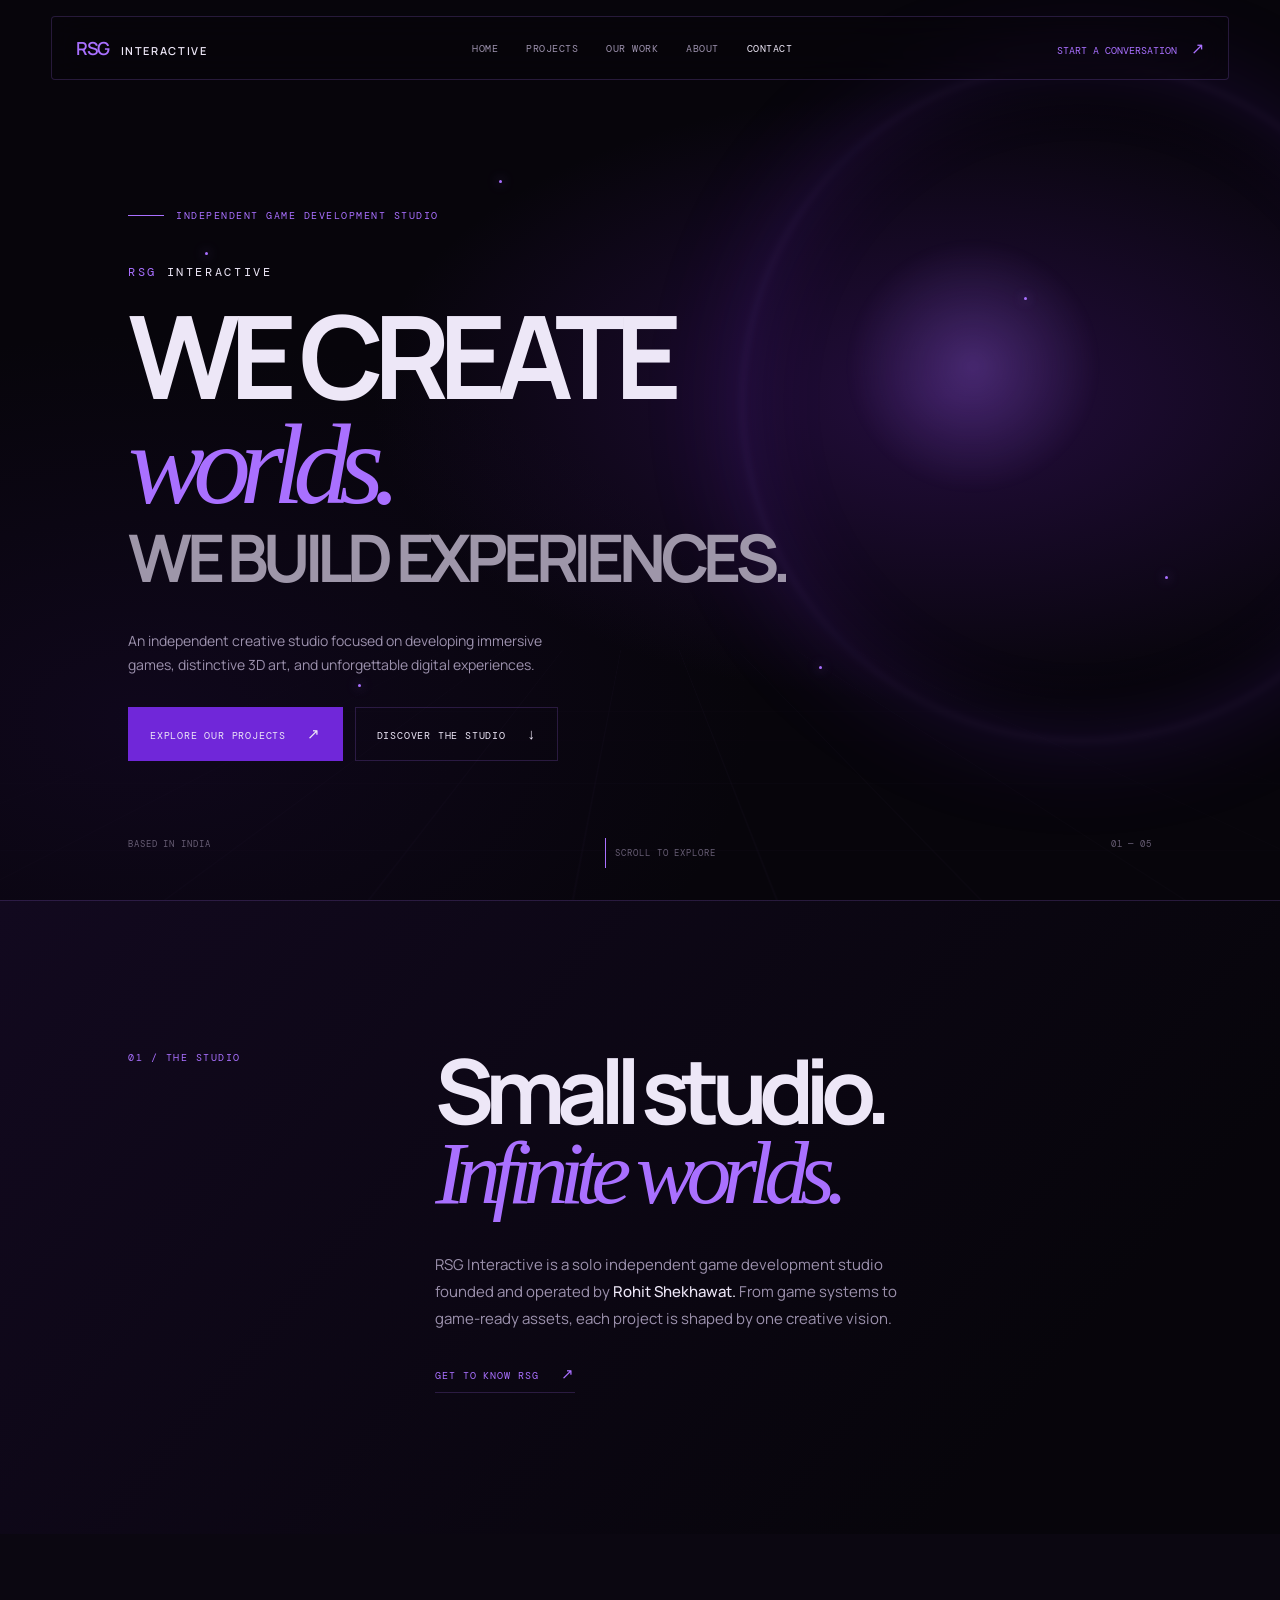
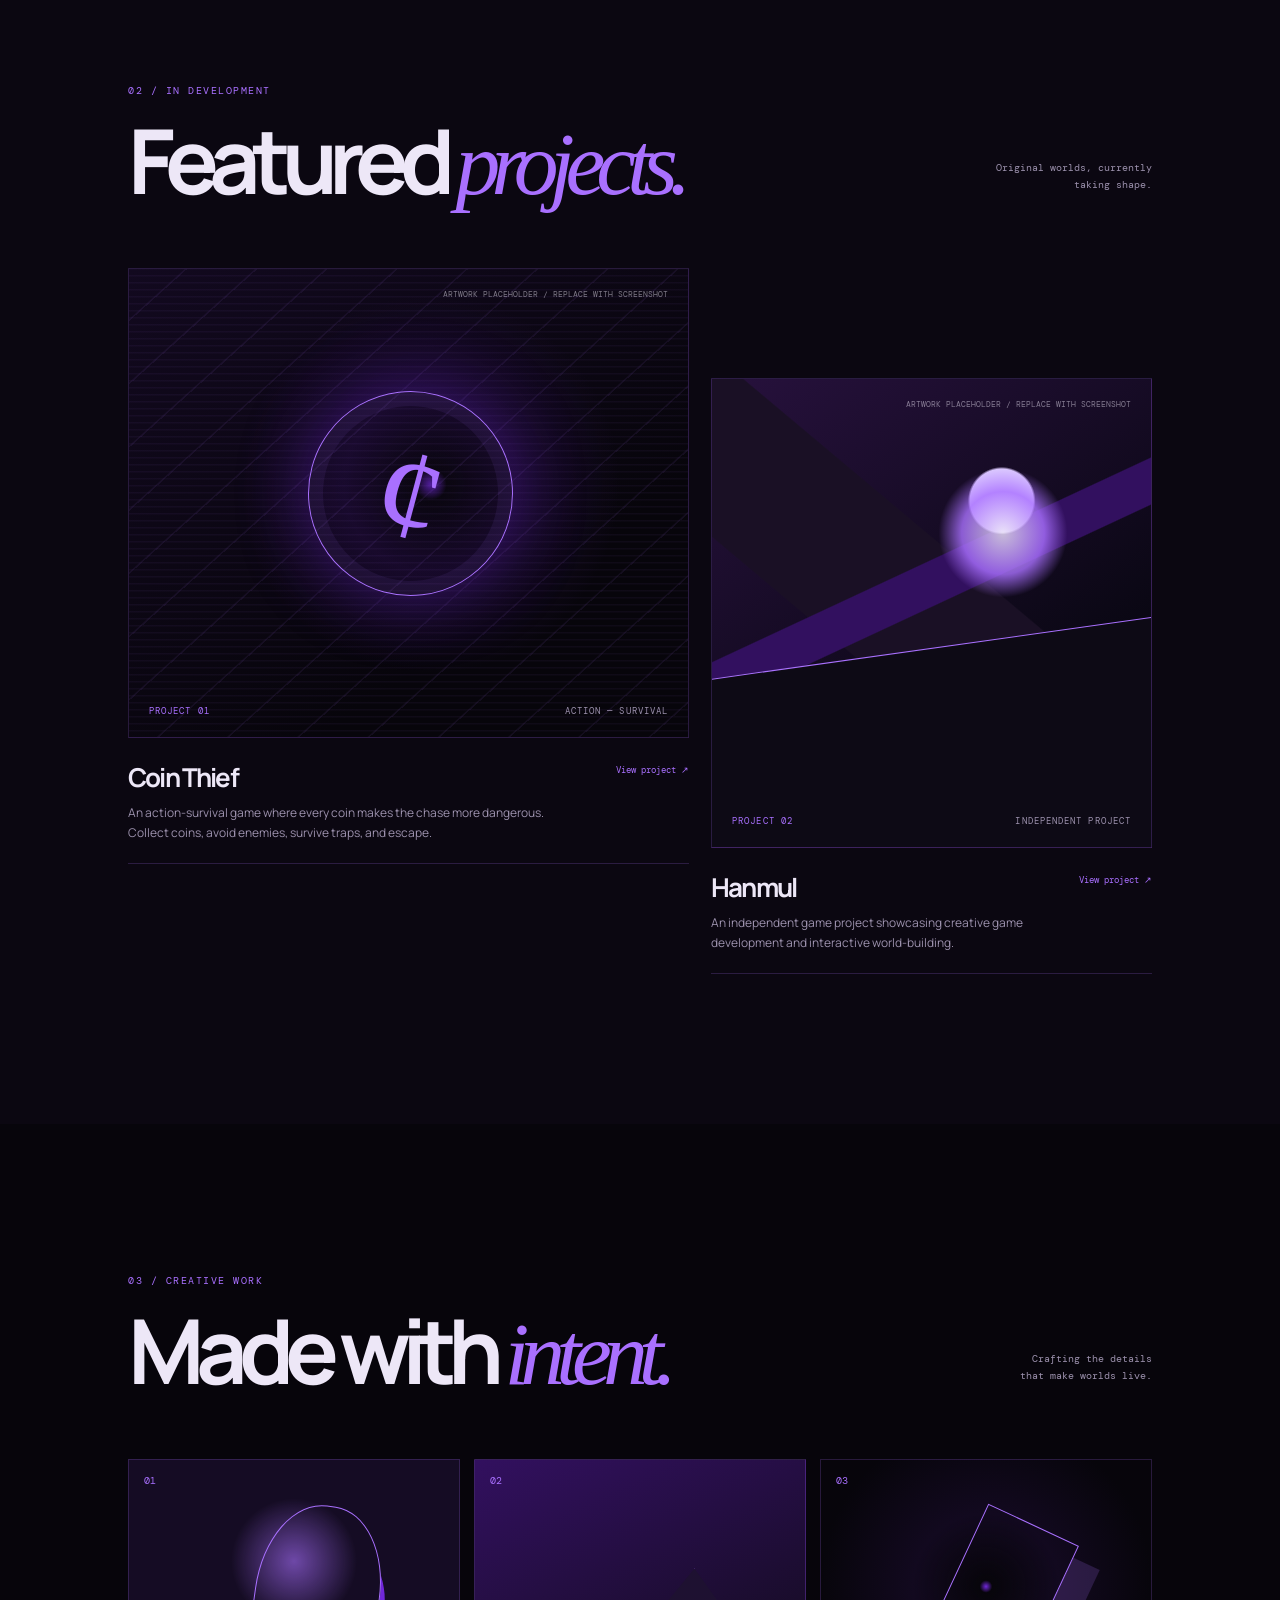
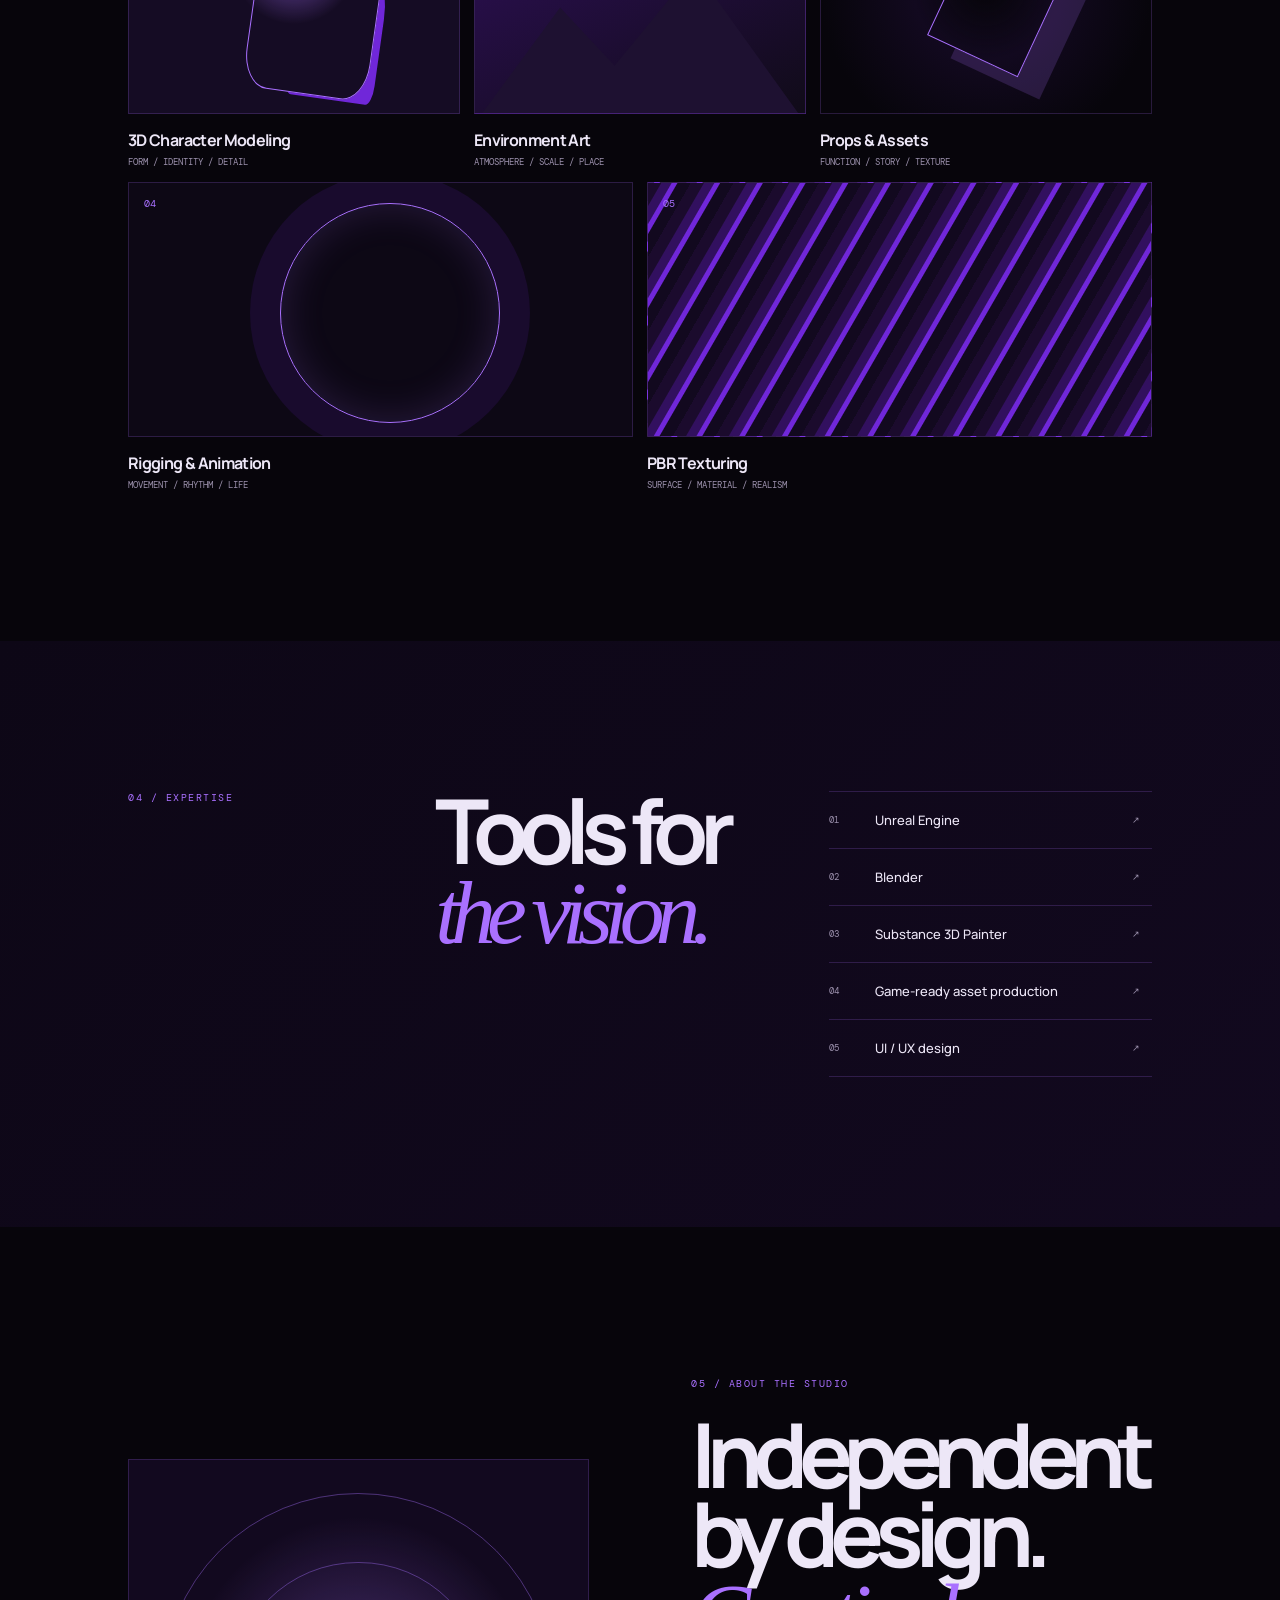
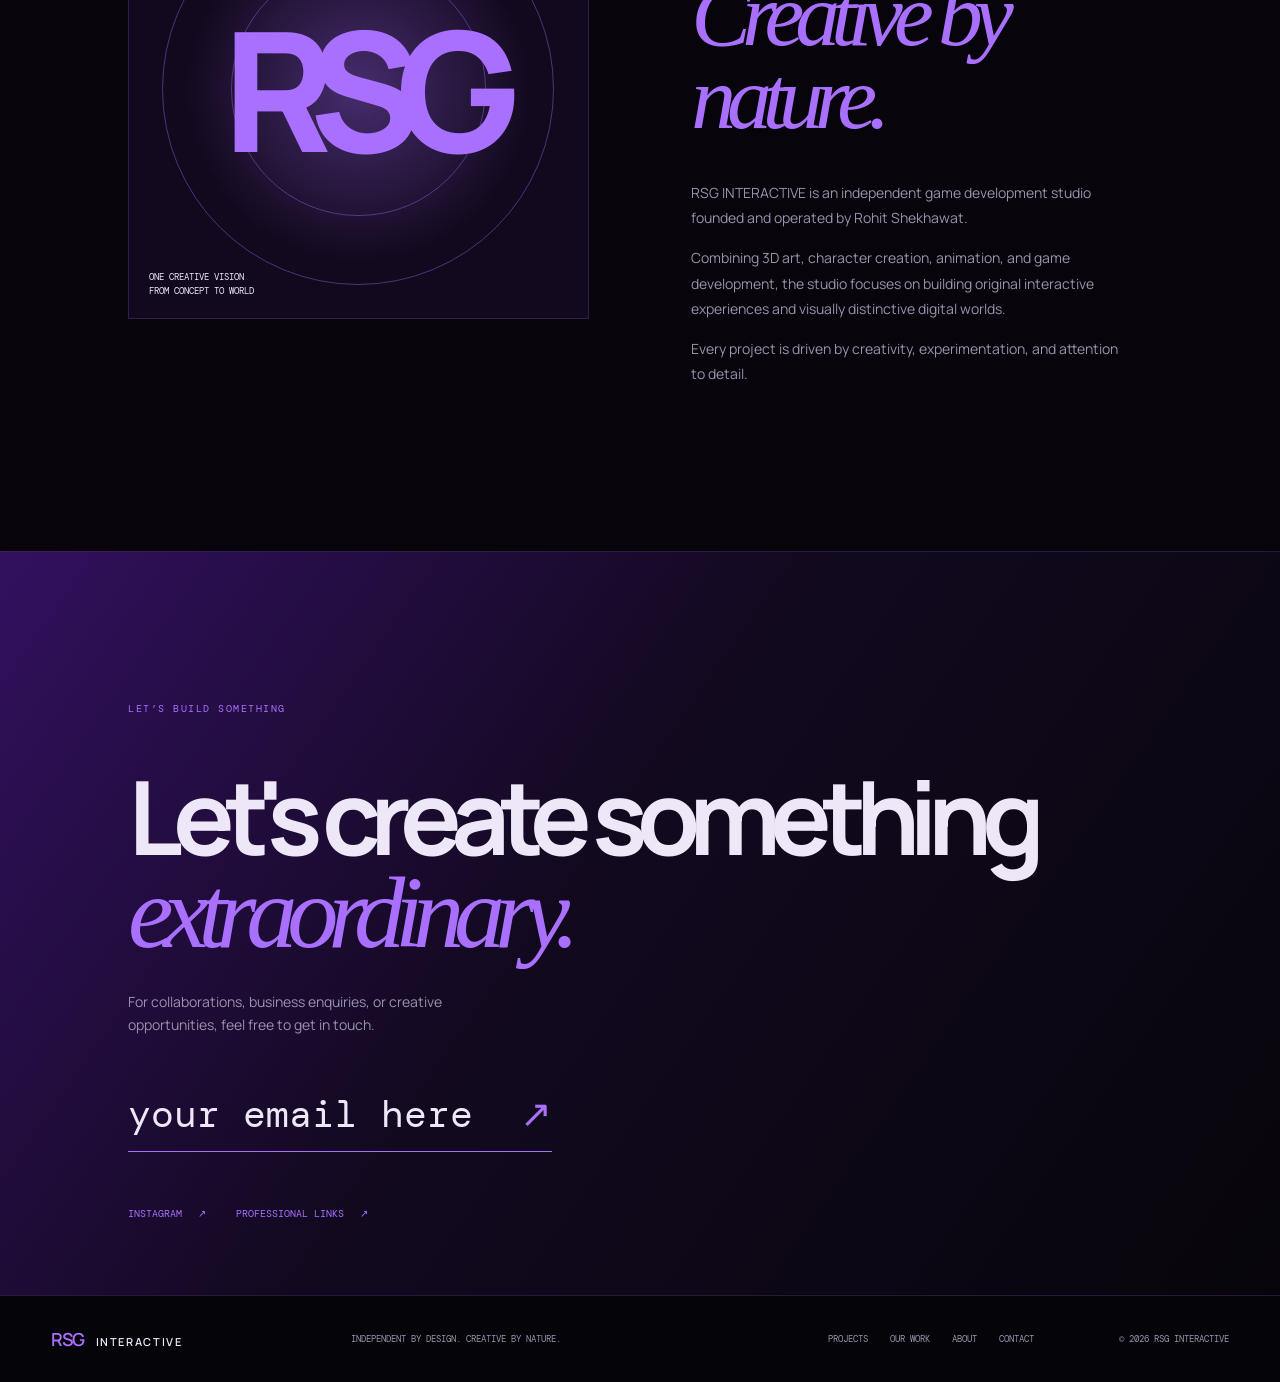
==== index.html @ 285f8c59 "MAKING_FIRST_DRAFT_OF_THE_WEBSITE" ====
<!doctype html>
<html lang="en">
<head>
  <meta charset="utf-8">
  <meta name="viewport" content="width=device-width, initial-scale=1">
  <meta name="description" content="RSG Interactive is Rohit Shekhawat's independent game development studio creating immersive games, distinctive 3D art, and unforgettable digital experiences.">
  <meta name="theme-color" content="#07050b">
  <title>RSG Interactive — We Create Worlds</title>
  <link rel="preconnect" href="https://fonts.googleapis.com">
  <link rel="preconnect" href="https://fonts.gstatic.com" crossorigin>
  <link href="https://fonts.googleapis.com/css2?family=DM+Mono:wght@400;500&family=Manrope:wght@400;500;600;700;800&display=swap" rel="stylesheet">
  <link rel="stylesheet" href="style.css">
</head>
<body>
  <div class="cursor-glow" aria-hidden="true"></div>
  <header class="site-header" id="home">
    <a class="brand" href="#home" aria-label="RSG Interactive home"><span>RSG</span> INTERACTIVE</a>
    <nav class="site-nav" aria-label="Primary navigation">
      <a class="active" href="#home">Home</a><a href="#projects">Projects</a><a href="#work">Our Work</a><a href="#about">About</a><a href="#contact">Contact</a>
    </nav>
    <a class="nav-contact" href="#contact">Start a conversation <span>↗</span></a>
    <button class="menu-toggle" type="button" aria-label="Open navigation" aria-expanded="false"><i></i><i></i></button>
  </header>

  <main>
    <section class="hero">
      <div class="orb orb-one"></div><div class="orb orb-two"></div><div class="hero-grid"></div>
      <div class="particles" aria-hidden="true"><i></i><i></i><i></i><i></i><i></i><i></i></div>
      <div class="hero-copy reveal">
        <p class="kicker"><span></span> Independent game development studio</p>
        <p class="hero-brand">RSG <b>INTERACTIVE</b></p>
        <h1>We create<br><em>worlds.</em><br><span>We build experiences.</span></h1>
        <p class="hero-lede">An independent creative studio focused on developing immersive games, distinctive 3D art, and unforgettable digital experiences.</p>
        <div class="hero-actions"><a class="button button-primary" href="#projects">Explore our projects <span>↗</span></a><a class="button button-ghost" href="#about">Discover the studio <span>↓</span></a></div>
      </div>
      <div class="hero-meta"><span>Based in India</span><span class="scroll-note"><i></i> Scroll to explore</span><span>01 — 05</span></div>
    </section>

    <section class="intro section-wrap">
      <div class="section-tag">01 / The studio</div>
      <div class="intro-content"><h2>Small studio.<br><em>Infinite worlds.</em></h2><p>RSG Interactive is a solo independent game development studio founded and operated by <strong>Rohit Shekhawat.</strong> From game systems to game-ready assets, each project is shaped by one creative vision.</p><a class="arrow-link" href="#about">Get to know RSG <span>↗</span></a></div>
    </section>

    <section class="projects section-wrap" id="projects">
      <div class="section-head"><div><div class="section-tag">02 / In development</div><h2>Featured <em>projects.</em></h2></div><p>Original worlds, currently<br>taking shape.</p></div>
      <div class="project-grid">
        <article class="project-card project-coin reveal">
          <div class="project-image placeholder-coin"><span class="placeholder-label">Artwork placeholder / replace with screenshot</span><div class="coin-symbol">¢</div><div class="scan-lines"></div><span class="project-index">PROJECT 01</span><span class="project-type">ACTION — SURVIVAL</span></div>
          <div class="project-caption"><div><h3>Coin Thief</h3><p>An action-survival game where every coin makes the chase more dangerous. Collect coins, avoid enemies, survive traps, and escape.</p></div><span class="project-link">View project ↗</span></div>
        </article>
        <article class="project-card project-hanmul reveal">
          <div class="project-image placeholder-hanmul"><span class="placeholder-label">Artwork placeholder / replace with screenshot</span><div class="hanmul-sun"></div><div class="hanmul-land"></div><span class="project-index">PROJECT 02</span><span class="project-type">INDEPENDENT PROJECT</span></div>
          <div class="project-caption"><div><h3>Hanmul</h3><p>An independent game project showcasing creative game development and interactive world-building.</p></div><span class="project-link">View project ↗</span></div>
        </article>
      </div>
    </section>

    <section class="work section-wrap" id="work">
      <div class="section-head"><div><div class="section-tag">03 / Creative work</div><h2>Made with <em>intent.</em></h2></div><p>Crafting the details<br>that make worlds live.</p></div>
      <div class="work-grid">
        <article class="work-tile tile-character"><div class="tile-art"><span>01</span><div class="wire-figure"></div></div><h3>3D Character Modeling</h3><p>Form / identity / detail</p></article>
        <article class="work-tile tile-environment"><div class="tile-art"><span>02</span><div class="mountain-art"></div></div><h3>Environment Art</h3><p>Atmosphere / scale / place</p></article>
        <article class="work-tile tile-props"><div class="tile-art"><span>03</span><div class="prop-art"></div></div><h3>Props & Assets</h3><p>Function / story / texture</p></article>
        <article class="work-tile tile-animation"><div class="tile-art"><span>04</span><div class="orbit-art"></div></div><h3>Rigging & Animation</h3><p>Movement / rhythm / life</p></article>
        <article class="work-tile tile-texture"><div class="tile-art"><span>05</span><div class="texture-art"></div></div><h3>PBR Texturing</h3><p>Surface / material / realism</p></article>
      </div>
    </section>

    <section class="expertise section-wrap">
      <div class="section-tag">04 / Expertise</div><div class="expertise-content"><h2>Tools for<br><em>the vision.</em></h2><div class="skill-list"><div><span>01</span><b>Unreal Engine</b><i>↗</i></div><div><span>02</span><b>Blender</b><i>↗</i></div><div><span>03</span><b>Substance 3D Painter</b><i>↗</i></div><div><span>04</span><b>Game-ready asset production</b><i>↗</i></div><div><span>05</span><b>UI / UX design</b><i>↗</i></div></div></div>
    </section>

    <section class="about section-wrap" id="about"><div class="about-visual"><span>RSG</span><small>ONE CREATIVE VISION<br>FROM CONCEPT TO WORLD</small></div><div class="about-copy"><div class="section-tag">05 / About the studio</div><h2>Independent by design.<br><em>Creative by nature.</em></h2><p>RSG INTERACTIVE is an independent game development studio founded and operated by Rohit Shekhawat.</p><p>Combining 3D art, character creation, animation, and game development, the studio focuses on building original interactive experiences and visually distinctive digital worlds.</p><p>Every project is driven by creativity, experimentation, and attention to detail.</p></div></section>

    <section class="contact" id="contact"><div class="section-tag">Let’s build something</div><h2>Let's create something<br><em>extraordinary.</em></h2><p>For collaborations, business enquiries, or creative opportunities, feel free to get in touch.</p><a class="contact-email" href="#contact" aria-label="Replace with your email address">your email here <span>↗</span></a><div class="socials"><a href="https://www.instagram.com/gamedev_rohit/" target="_blank" rel="noreferrer">Instagram <span>↗</span></a><a href="#contact">Professional links <span>↗</span></a></div></section>
  </main>
  <footer class="footer"><a class="brand" href="#home"><span>RSG</span> INTERACTIVE</a><p>Independent by Design. Creative by Nature.</p><nav aria-label="Footer navigation"><a href="#projects">Projects</a><a href="#work">Our Work</a><a href="#about">About</a><a href="#contact">Contact</a></nav><small>© <span id="year"></span> RSG INTERACTIVE</small></footer>
  <script src="script.js"></script>
</body>
</html>
---- style.css ----
:root{--black:#07050b;--plum:#12091f;--purple:#32105f;--violet:#7027d9;--lav:#a970ff;--white:#ede7f7;--muted:#9c91ad;--line:rgba(169,112,255,.2);--sans:'Manrope',Arial,sans-serif;--mono:'DM Mono',monospace}
*{box-sizing:border-box}html{scroll-behavior:smooth}body{margin:0;background:var(--black);color:var(--white);font-family:var(--sans);overflow-x:hidden}a{color:inherit;text-decoration:none}button{font:inherit}
.cursor-glow{position:fixed;z-index:0;pointer-events:none;width:420px;height:420px;border-radius:50%;background:radial-gradient(circle,rgba(112,39,217,.12),transparent 68%);transform:translate(-50%,-50%);transition:opacity .3s}
.site-header{position:fixed;z-index:20;top:16px;left:4%;right:4%;height:64px;padding:0 24px;display:flex;align-items:center;justify-content:space-between;border:1px solid rgba(169,112,255,.2);border-radius:4px;background:rgba(7,5,11,.45);backdrop-filter:blur(18px);transition:.3s}.site-header.scrolled{background:rgba(18,9,31,.94);border-color:rgba(169,112,255,.35)}
.brand{font-size:11px;letter-spacing:.15em;font-weight:600;white-space:nowrap}.brand span{color:var(--lav);font-size:18px;letter-spacing:-.08em;margin-right:8px}.site-nav{display:flex;gap:28px;font:10px var(--mono);text-transform:uppercase;letter-spacing:.05em}.site-nav a{color:var(--muted);transition:.2s}.site-nav a:hover,.site-nav a.active{color:var(--white)}.nav-contact{font:10px var(--mono);text-transform:uppercase;color:var(--lav)}.nav-contact span{font-size:16px;margin-left:8px}.menu-toggle{display:none;background:none;border:0;padding:8px}.menu-toggle i{display:block;width:23px;border-top:1px solid var(--white);margin:5px}
.hero{min-height:780px;height:100vh;position:relative;display:flex;align-items:center;padding:130px 10vw 70px;overflow:hidden;background:radial-gradient(ellipse at 74% 44%,rgba(75,24,130,.42),transparent 43%),radial-gradient(ellipse at 11% 80%,rgba(49,16,95,.2),transparent 38%),var(--black)}.hero-grid{position:absolute;inset:0;opacity:.22;background-image:linear-gradient(rgba(169,112,255,.11) 1px,transparent 1px),linear-gradient(90deg,rgba(169,112,255,.11) 1px,transparent 1px);background-size:120px 120px;mask-image:linear-gradient(90deg,transparent 0%,black 55%,transparent 100%);transform:perspective(500px) rotateX(55deg) scale(1.7);transform-origin:center bottom}.orb{position:absolute;border-radius:50%;filter:blur(3px);pointer-events:none}.orb-one{width:53vw;height:53vw;right:-11%;top:7%;border:1px solid rgba(169,112,255,.28);box-shadow:0 0 100px rgba(112,39,217,.18),inset 0 0 80px rgba(112,39,217,.16)}.orb-two{width:22vw;height:22vw;right:13%;top:25%;background:radial-gradient(circle,rgba(169,112,255,.28),transparent 63%);animation:pulse 6s ease-in-out infinite}.particles i{position:absolute;width:3px;height:3px;border-radius:50%;background:var(--lav);box-shadow:0 0 12px var(--lav);animation:float 7s ease-in-out infinite}.particles i:nth-child(1){left:16%;top:28%}.particles i:nth-child(2){left:39%;top:20%;animation-delay:2s}.particles i:nth-child(3){left:80%;top:33%;animation-delay:1s}.particles i:nth-child(4){left:64%;top:74%;animation-delay:3s}.particles i:nth-child(5){left:28%;top:76%;animation-delay:4s}.particles i:nth-child(6){left:91%;top:64%;animation-delay:1.5s}
.hero-copy{position:relative;z-index:2;max-width:900px}.kicker,.section-tag{font:10px var(--mono);letter-spacing:.15em;text-transform:uppercase;color:var(--lav)}.kicker{display:flex;align-items:center;gap:12px}.kicker span{width:36px;border-top:1px solid var(--lav)}.hero-brand{font:12px var(--mono);letter-spacing:.22em;margin:42px 0 24px;color:var(--lav)}.hero-brand b{color:var(--white);font-weight:400}.hero h1{font-size:clamp(62px,9vw,145px);line-height:.9;letter-spacing:-.09em;font-weight:700;margin:0;max-width:900px;text-transform:uppercase}.hero h1 em{font-family:Georgia,serif;text-transform:none;font-weight:400;color:var(--lav);letter-spacing:-.1em}.hero h1 span{display:block;font-size:.57em;letter-spacing:-.08em;color:#9e96a9;margin-top:12px}.hero-lede{max-width:420px;color:var(--muted);font-size:14px;line-height:1.7;margin:42px 0 30px}.hero-actions{display:flex;gap:12px}.button{font:10px var(--mono);letter-spacing:.08em;text-transform:uppercase;padding:16px 21px;border:1px solid var(--line);transition:.25s}.button span{font-size:15px;margin-left:14px}.button-primary{background:var(--violet);border-color:var(--violet)}.button-primary:hover{background:var(--lav);color:var(--black)}.button-ghost:hover{background:rgba(169,112,255,.12)}.hero-meta{position:absolute;z-index:2;left:10vw;right:10vw;bottom:32px;display:flex;justify-content:space-between;color:#675d74;font:9px var(--mono);letter-spacing:.1em;text-transform:uppercase}.scroll-note{display:flex;gap:9px;align-items:center}.scroll-note i{width:1px;height:30px;background:var(--lav);display:inline-block}
.section-wrap{padding:150px 10vw;position:relative}.intro{background:linear-gradient(130deg,var(--plum),var(--black) 80%);display:grid;grid-template-columns:30% 70%;border-top:1px solid var(--line)}.intro-content{max-width:750px}.intro h2,.section-head h2,.expertise h2,.about h2{font-size:clamp(52px,7vw,105px);line-height:.88;letter-spacing:-.1em;margin:0 0 38px}.intro h2 em,.section-head h2 em,.expertise h2 em,.about h2 em,.contact h2 em{font-family:Georgia,serif;font-weight:400;color:var(--lav)}.intro-content p{color:var(--muted);font-size:15px;line-height:1.8;max-width:500px;margin:0 0 30px}.intro-content strong{color:var(--white);font-weight:500}.arrow-link{font:10px var(--mono);letter-spacing:.09em;text-transform:uppercase;color:var(--lav);border-bottom:1px solid var(--line);padding-bottom:10px}.arrow-link span{margin-left:15px;font-size:15px}
.projects{background:#0b0711}.section-head{display:flex;justify-content:space-between;align-items:end;margin-bottom:65px}.section-head h2{margin-top:24px;margin-bottom:0}.section-head>p{font:10px var(--mono);line-height:1.7;color:var(--muted);text-align:right}.project-grid{display:grid;grid-template-columns:1.12fr .88fr;gap:22px}.project-card:nth-child(2){margin-top:110px}.project-image{height:470px;position:relative;overflow:hidden;border:1px solid var(--line);transition:.5s}.project-card:hover .project-image{border-color:var(--lav);box-shadow:0 0 50px rgba(112,39,217,.18)}.placeholder-label{position:absolute;z-index:3;top:20px;right:20px;color:rgba(237,231,247,.5);font:8px var(--mono);text-transform:uppercase}.placeholder-coin{background:radial-gradient(circle at 54% 46%,rgba(112,39,217,.7),transparent 4%,rgba(50,16,95,.35) 22%,transparent 48%),linear-gradient(145deg,#12091f,#07050b 70%)}.placeholder-coin:before{content:'';position:absolute;inset:-20%;background:repeating-linear-gradient(130deg,transparent 0 45px,rgba(169,112,255,.08) 46px 47px);transform:rotate(8deg)}.coin-symbol{position:absolute;z-index:1;left:32%;top:26%;width:205px;height:205px;border:1px solid var(--lav);border-radius:50%;display:grid;place-items:center;color:var(--lav);font:130px Georgia;box-shadow:inset 0 0 0 14px rgba(169,112,255,.08),0 0 70px rgba(112,39,217,.38);transform:rotate(15deg)}.scan-lines{position:absolute;inset:0;background:repeating-linear-gradient(0deg,transparent 0 5px,rgba(169,112,255,.05) 6px 7px)}.placeholder-hanmul{background:linear-gradient(145deg,#27113d,#090712 72%)}.placeholder-hanmul:before{content:'';position:absolute;inset:0;background:radial-gradient(circle at 66% 26%,#dbc8ff 0 7%,transparent 7.5%),linear-gradient(155deg,transparent 42%,#32105f 42.2% 49%,transparent 49.2%),linear-gradient(40deg,transparent 37%,#1a1025 37.2% 59%,transparent 59.2%)}.hanmul-sun{position:absolute;width:130px;height:130px;border-radius:50%;right:19%;top:19%;background:radial-gradient(circle,#ede7f7,#a970ff 45%,transparent 70%);opacity:.8}.hanmul-land{position:absolute;bottom:-12%;left:-10%;width:130%;height:55%;background:#0d0a15;transform:rotate(-8deg);border-top:1px solid var(--lav)}.project-index,.project-type{position:absolute;bottom:20px;z-index:3;font:9px var(--mono);letter-spacing:.12em}.project-index{left:20px;color:var(--lav)}.project-type{right:20px;color:var(--muted)}.project-caption{display:flex;justify-content:space-between;gap:20px;border-bottom:1px solid var(--line);padding:21px 0}.project-caption h3{margin:0 0 8px;font-size:26px;letter-spacing:-.07em}.project-caption p{color:var(--muted);font-size:12px;line-height:1.6;max-width:440px;margin:0}.project-link{font:9px var(--mono);color:var(--lav);white-space:nowrap;padding-top:5px}
.work{background:var(--black)}.work-grid{display:grid;grid-template-columns:repeat(12,1fr);gap:14px}.work-tile{grid-column:span 4}.work-tile:nth-child(4),.work-tile:nth-child(5){grid-column:span 6}.tile-art{height:255px;position:relative;overflow:hidden;border:1px solid var(--line)}.tile-art>span{position:absolute;z-index:2;top:14px;left:15px;font:10px var(--mono);color:var(--lav)}.work-tile h3{font-size:16px;letter-spacing:-.04em;margin:15px 0 5px}.work-tile p{font:9px var(--mono);color:var(--muted);margin:0;text-transform:uppercase}.tile-character .tile-art{background:radial-gradient(circle at 50% 40%,rgba(169,112,255,.6),transparent 28%),#150c24}.wire-figure{position:absolute;width:125px;height:190px;left:38%;top:18%;border:1px solid var(--lav);border-radius:48% 45% 20% 20%;transform:rotate(8deg);box-shadow:25px 20px 0 -18px #7027d9}.tile-environment .tile-art{background:linear-gradient(155deg,#32105f,#100b18)}.mountain-art{position:absolute;bottom:-13%;left:-5%;width:110%;height:70%;background:#1e1131;clip-path:polygon(0 100%,28% 22%,43% 55%,65% 0,100% 100%);border-top:1px solid var(--lav)}.tile-props .tile-art{background:radial-gradient(circle,#7027d9 0,transparent 3%,#12091f 35%,#07050b 80%)}.prop-art{position:absolute;width:100px;height:145px;border:1px solid var(--lav);left:40%;top:23%;transform:rotate(25deg);box-shadow:30px 12px 0 -1px rgba(169,112,255,.18)}.tile-animation .tile-art{background:#0d0815}.orbit-art{position:absolute;width:220px;height:220px;border:1px solid var(--lav);border-radius:50%;left:30%;top:8%;box-shadow:0 0 0 30px rgba(112,39,217,.12),inset 0 0 40px rgba(169,112,255,.18)}.tile-texture .tile-art{background:repeating-linear-gradient(120deg,#1b0b2d 0 11px,#32105f 12px 20px,#7027d9 21px 25px,#12091f 26px 37px)}
.expertise{display:grid;grid-template-columns:30% 70%;background:linear-gradient(135deg,#0d0716,#12091f)}.expertise-content{display:grid;grid-template-columns:1fr 1fr;gap:10%}.expertise h2{margin:0}.skill-list{border-top:1px solid var(--line)}.skill-list div{display:grid;grid-template-columns:36px 1fr 20px;gap:10px;align-items:center;min-height:57px;border-bottom:1px solid var(--line)}.skill-list span,.skill-list i{font:9px var(--mono);font-style:normal;color:var(--muted)}.skill-list b{font-size:13px;font-weight:500}
.about{display:grid;grid-template-columns:1fr 1fr;gap:10%;align-items:center;background:var(--black)}.about-visual{aspect-ratio:1;max-width:500px;position:relative;display:grid;place-items:center;background:radial-gradient(circle,rgba(169,112,255,.35),transparent 53%),var(--plum);border:1px solid var(--line);overflow:hidden}.about-visual:before,.about-visual:after{content:'';position:absolute;border:1px solid rgba(169,112,255,.4);border-radius:50%;width:85%;aspect-ratio:1}.about-visual:after{width:55%}.about-visual>span{font-size:clamp(80px,13vw,180px);font-weight:800;letter-spacing:-.15em;color:var(--lav);z-index:1}.about-visual small{position:absolute;z-index:2;left:20px;bottom:20px;font:9px var(--mono);line-height:1.6}.about h2{margin:25px 0 42px}.about-copy>p{max-width:440px;color:var(--muted);font-size:14px;line-height:1.8;margin:0 0 15px}
.contact{padding:150px 10vw 75px;background:linear-gradient(125deg,#32105f 0%,#12091f 45%,#07050b 100%);border-top:1px solid var(--line)}.contact h2{font-size:clamp(50px,8vw,120px);line-height:.9;letter-spacing:-.1em;margin:55px 0 30px}.contact>p:not(.section-tag){color:var(--muted);max-width:390px;font-size:14px;line-height:1.7}.contact-email{display:block;width:max-content;max-width:100%;margin-top:52px;padding-bottom:12px;border-bottom:1px solid var(--lav);font:clamp(20px,3vw,38px) var(--mono);color:var(--white)}.contact-email span{color:var(--lav);margin-left:24px}.socials{display:flex;gap:30px;margin-top:55px;font:10px var(--mono);text-transform:uppercase;color:var(--lav)}.socials span{margin-left:10px}.footer{display:grid;grid-template-columns:1fr 1.4fr 1.2fr auto;align-items:center;gap:20px;padding:28px 4%;background:#050408;border-top:1px solid var(--line);color:var(--muted)}.footer .brand{color:var(--white)}.footer p,.footer small,.footer nav{font:9px var(--mono);text-transform:uppercase}.footer nav{display:flex;justify-content:center;gap:22px}.footer nav a:hover{color:var(--lav)}
.reveal{opacity:0;transform:translateY(25px);transition:opacity .8s,transform .8s}.reveal.visible{opacity:1;transform:none}@keyframes pulse{50%{transform:scale(1.12);opacity:.7}}@keyframes float{50%{transform:translateY(-20px);opacity:.3}}
@media(max-width:800px){.site-header{left:4%;right:4%;padding:0 16px}.site-nav,.nav-contact{display:none}.menu-toggle{display:block}.site-nav.is-open{display:flex;position:absolute;top:63px;left:-1px;right:-1px;padding:25px;flex-direction:column;gap:22px;background:rgba(18,9,31,.98);border:1px solid var(--line)}.hero{min-height:760px;padding:140px 7vw 70px}.hero h1{font-size:15vw}.hero-lede{font-size:13px}.hero-meta{left:7vw;right:7vw}.section-wrap{padding:95px 7vw}.intro,.expertise,.about{display:block}.intro-content{margin-top:45px}.section-head{display:block}.section-head>p{text-align:left;margin-top:25px}.project-grid{display:block}.project-card:nth-child(2){margin-top:55px}.project-image{height:370px}.work-grid{display:grid;grid-template-columns:1fr 1fr}.work-tile,.work-tile:nth-child(4),.work-tile:nth-child(5){grid-column:span 1}.tile-art{height:190px}.expertise-content{display:block;margin-top:45px}.expertise h2{margin-bottom:50px}.about-visual{margin-bottom:55px}.contact{padding:95px 7vw 60px}.footer{grid-template-columns:1fr 1fr}.footer p{grid-column:span 2}.footer nav{justify-content:start}.footer small{justify-self:end}}
@media(max-width:500px){.hero-actions{flex-direction:column;align-items:flex-start}.button{width:100%;text-align:center}.hero h1{font-size:17vw}.project-caption{display:block}.project-link{display:block;margin-top:16px}.work-grid{display:block}.work-tile{margin-bottom:28px}.tile-art{height:230px}.footer{display:flex;flex-wrap:wrap}.footer p{width:100%;order:3}.footer nav{order:4;flex-wrap:wrap}.footer small{order:2}.socials{flex-direction:column;gap:16px}}
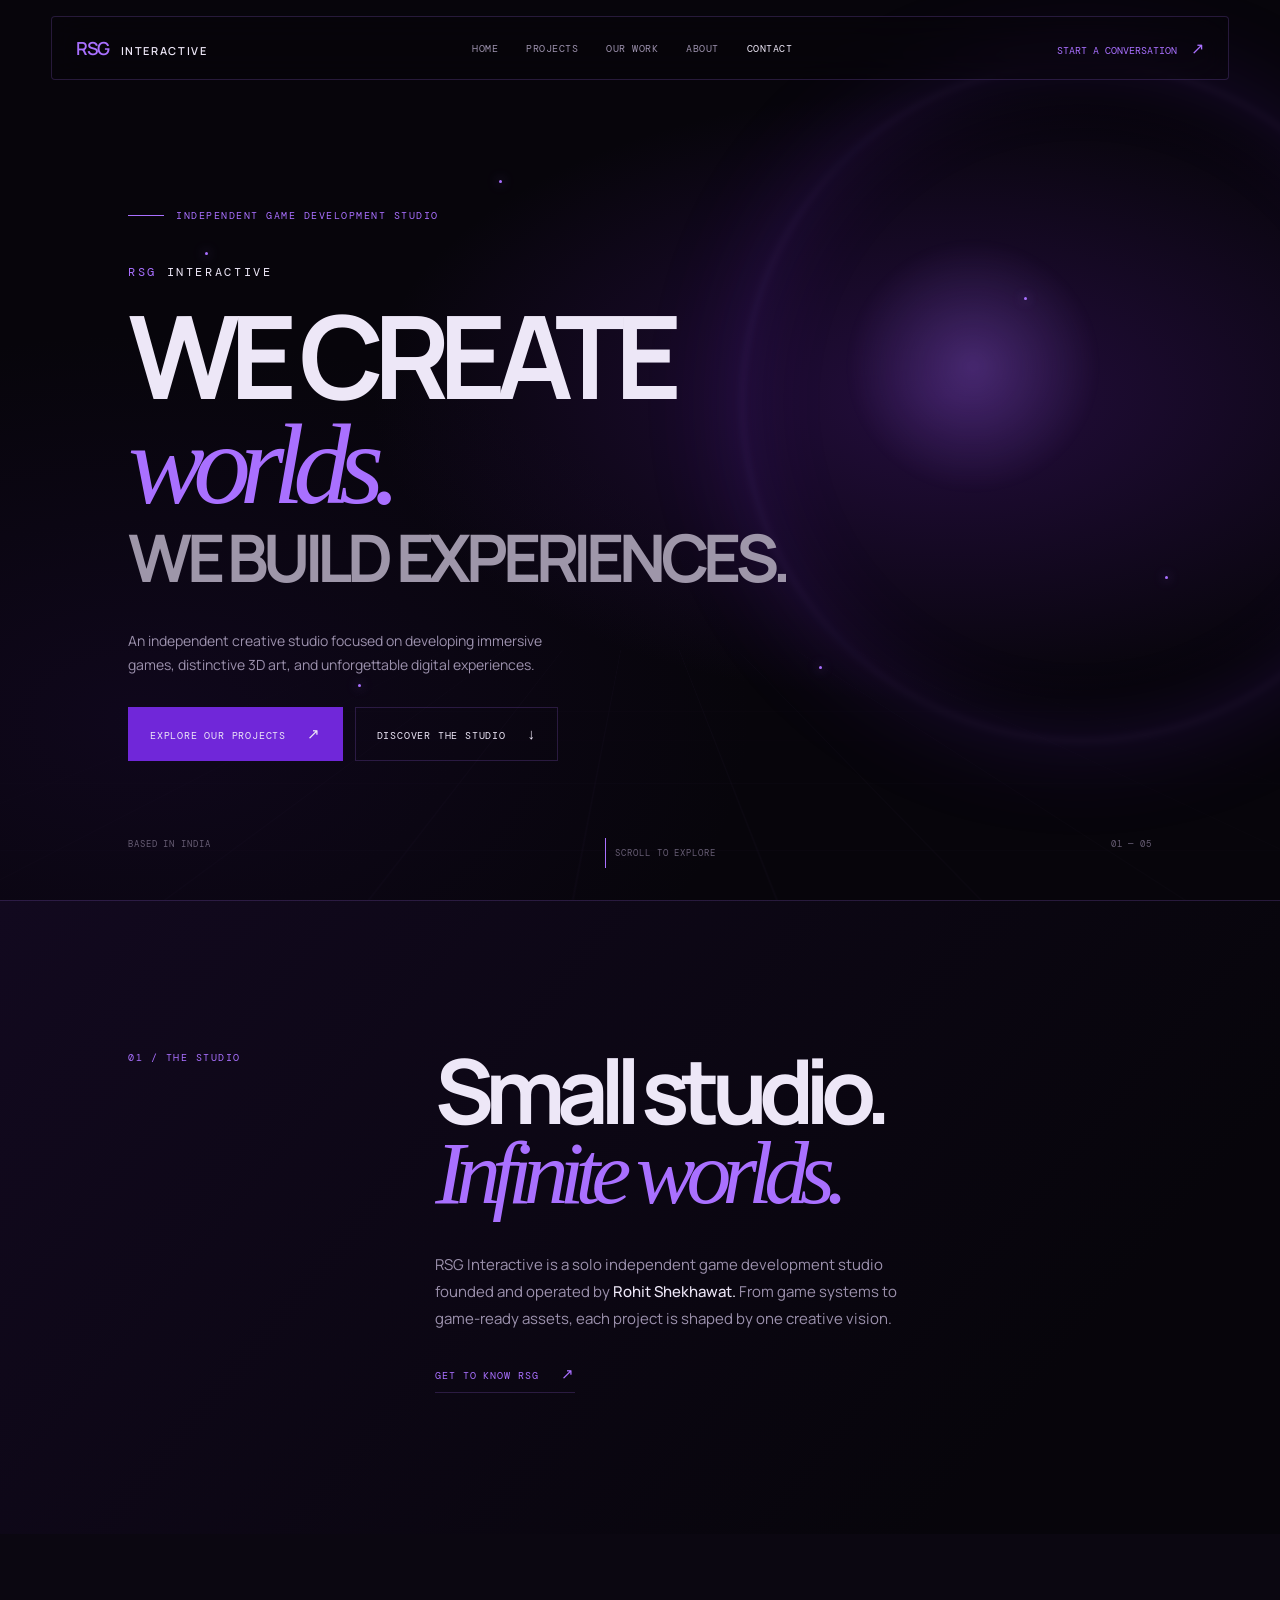
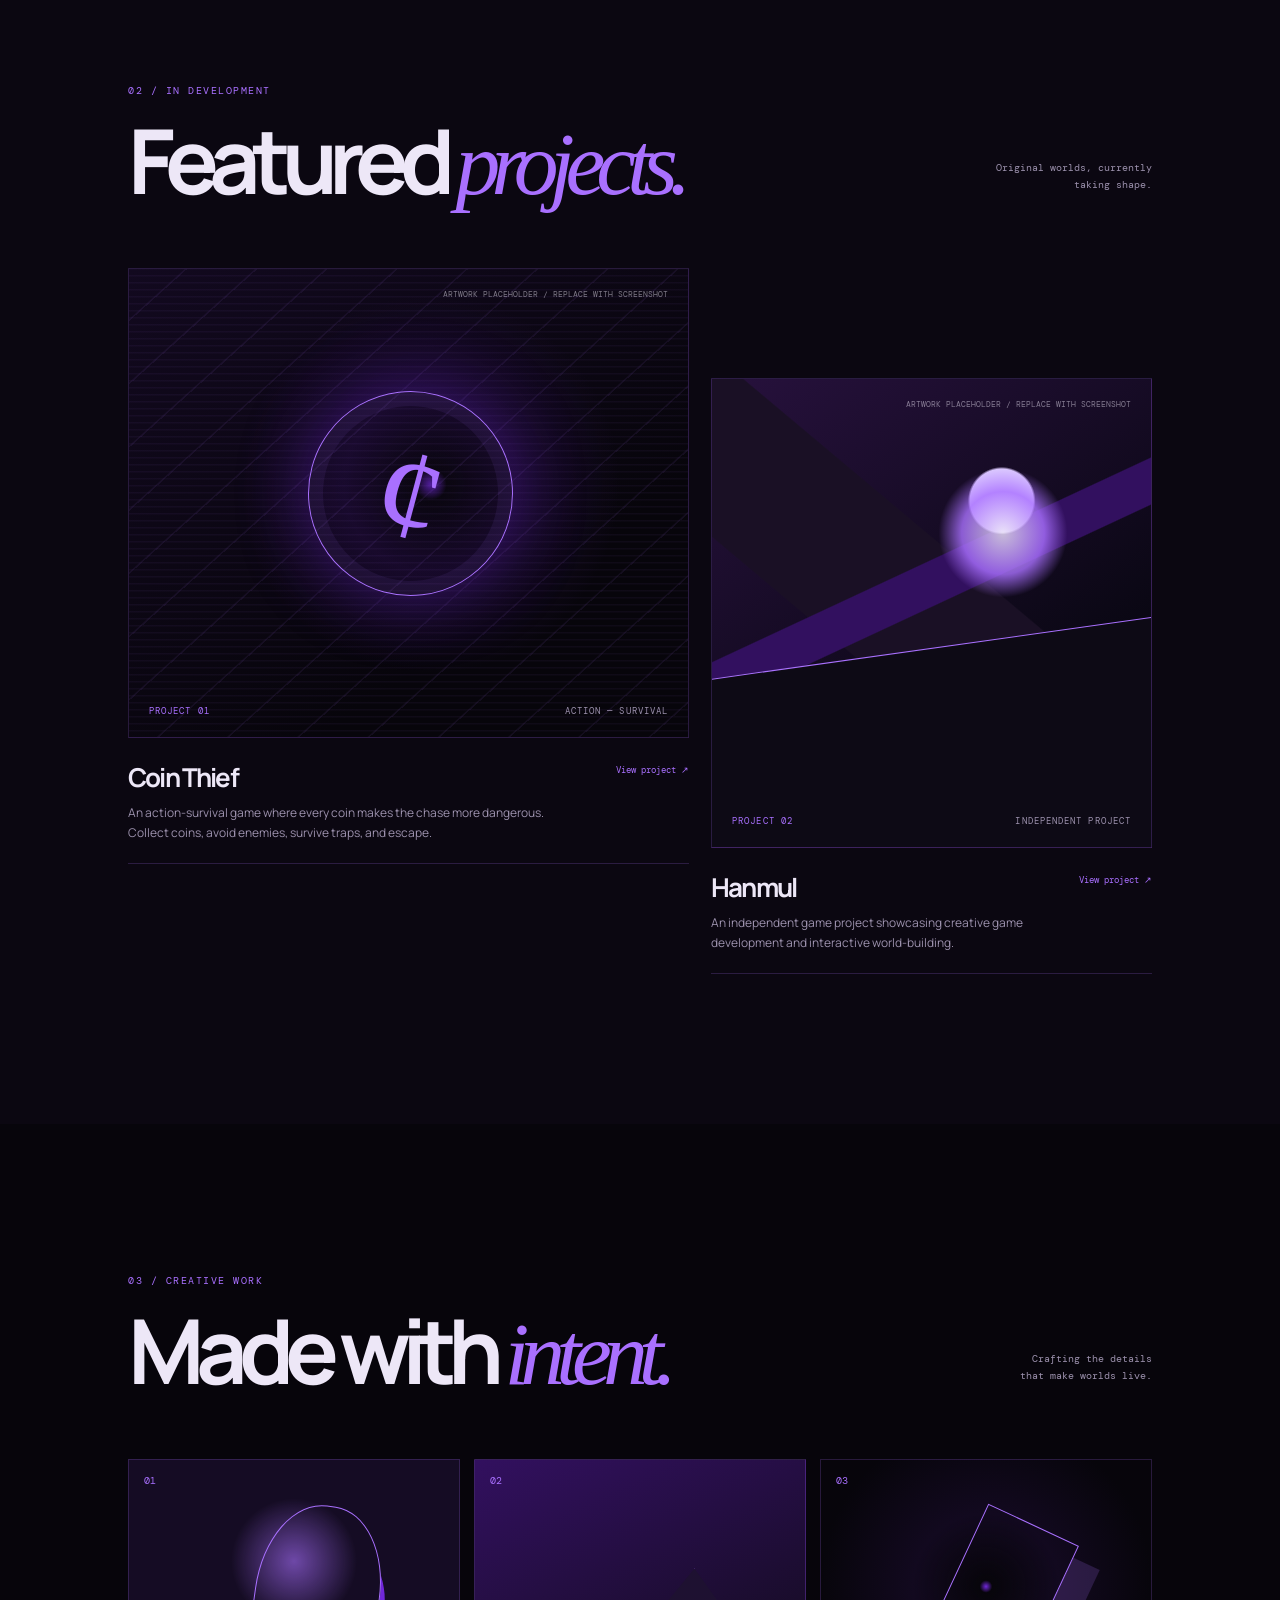
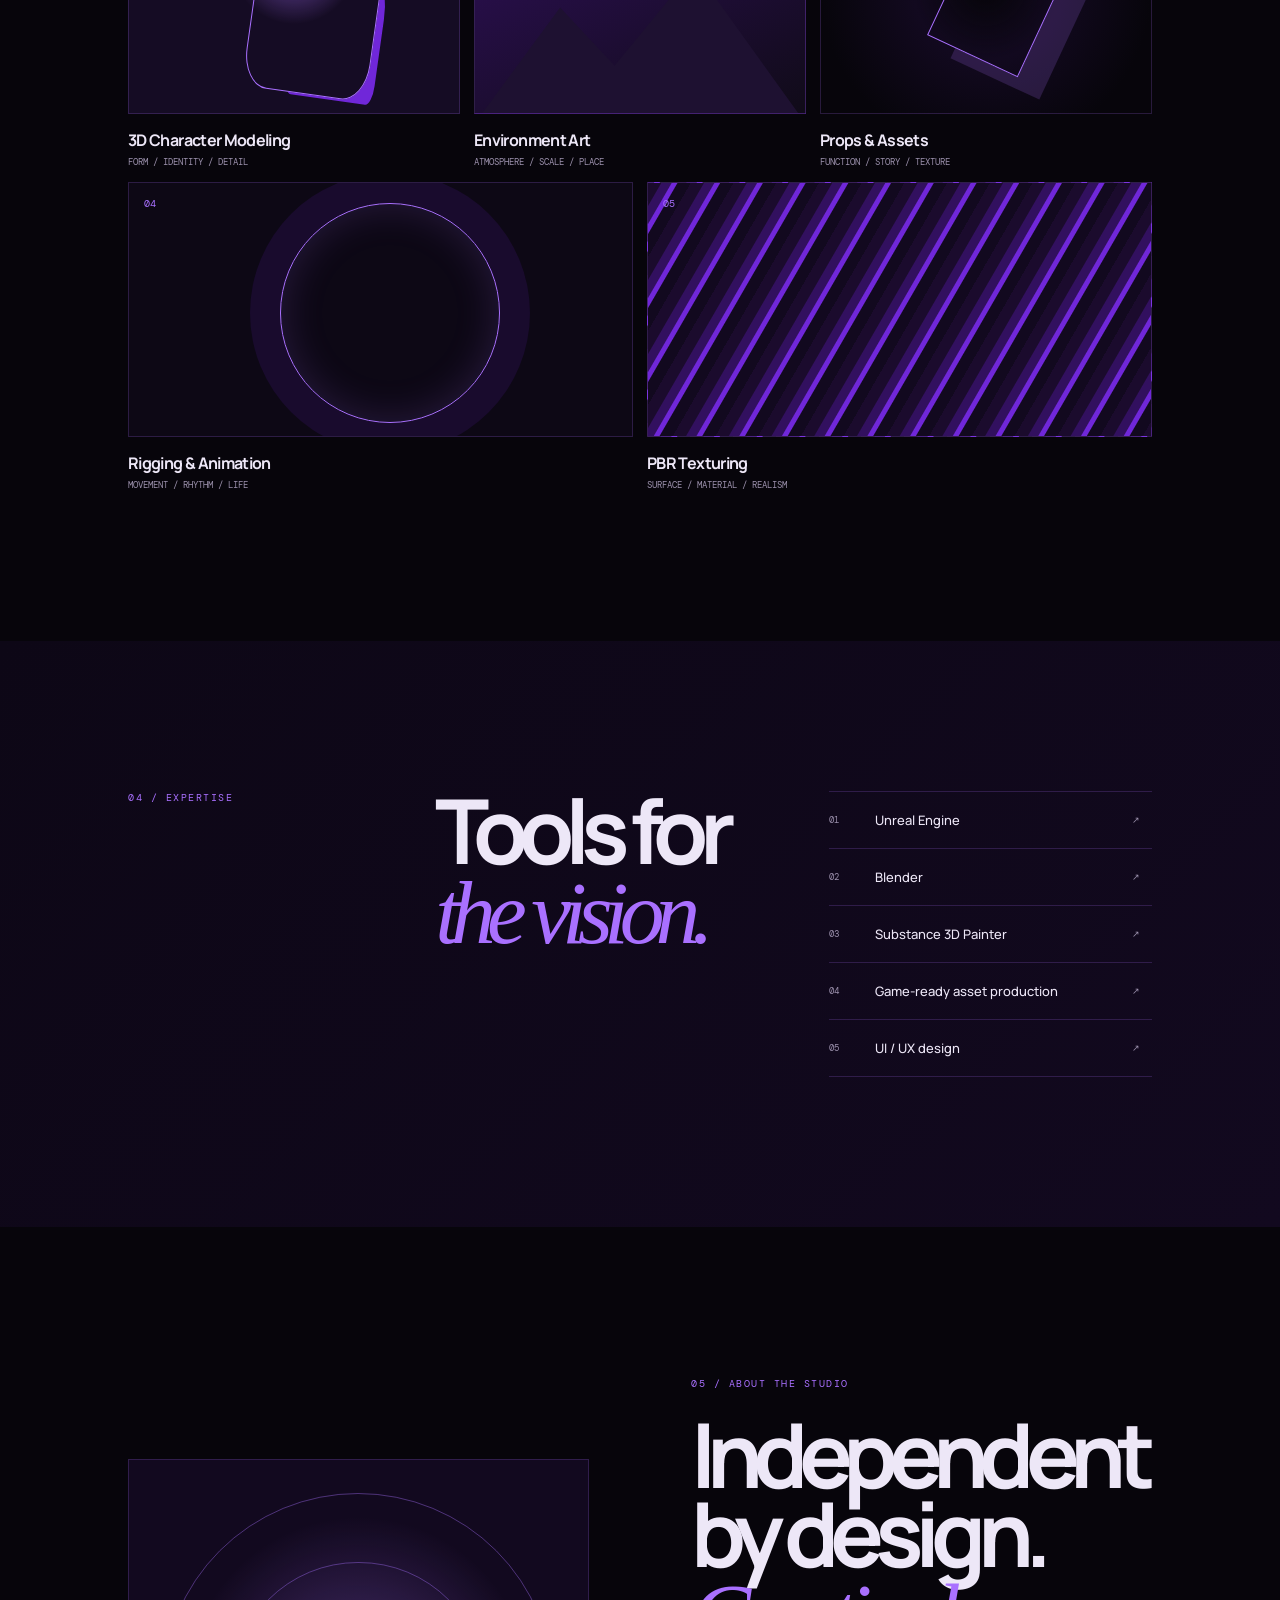
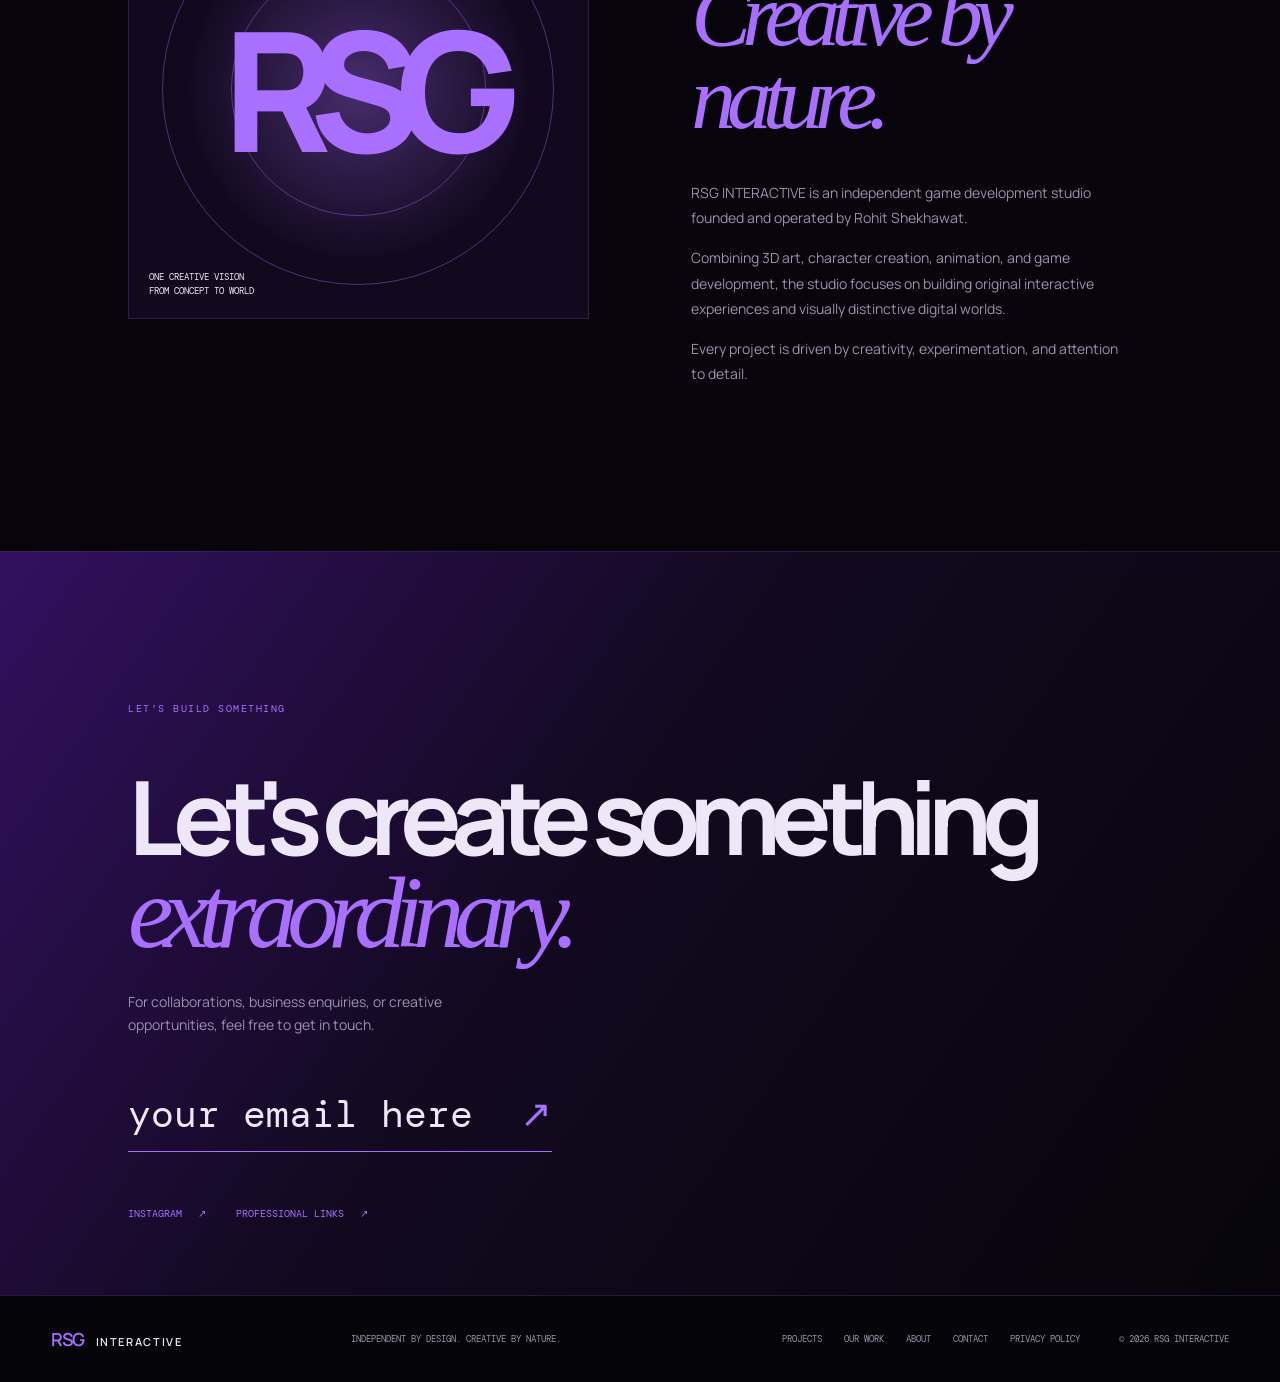
==== commit f35d57cc: "SMALL_CHANGES" ====
--- a/index.html
+++ b/index.html
@@ -74,7 +74,7 @@
 
     <section class="contact" id="contact"><div class="section-tag">Let’s build something</div><h2>Let's create something<br><em>extraordinary.</em></h2><p>For collaborations, business enquiries, or creative opportunities, feel free to get in touch.</p><a class="contact-email" href="#contact" aria-label="Replace with your email address">your email here <span>↗</span></a><div class="socials"><a href="https://www.instagram.com/gamedev_rohit/" target="_blank" rel="noreferrer">Instagram <span>↗</span></a><a href="#contact">Professional links <span>↗</span></a></div></section>
   </main>
-  <footer class="footer"><a class="brand" href="#home"><span>RSG</span> INTERACTIVE</a><p>Independent by Design. Creative by Nature.</p><nav aria-label="Footer navigation"><a href="#projects">Projects</a><a href="#work">Our Work</a><a href="#about">About</a><a href="#contact">Contact</a></nav><small>© <span id="year"></span> RSG INTERACTIVE</small></footer>
+  <footer class="footer"><a class="brand" href="#home"><span>RSG</span> INTERACTIVE</a><p>Independent by Design. Creative by Nature.</p><nav aria-label="Footer navigation"><a href="#projects">Projects</a><a href="#work">Our Work</a><a href="#about">About</a><a href="#contact">Contact</a><a href="privacy-policy.html">Privacy policy</a></nav><small>© <span id="year"></span> RSG INTERACTIVE</small></footer>
   <script src="script.js"></script>
 </body>
 </html>
--- a/style.css
+++ b/style.css
@@ -14,3 +14,5 @@
 .reveal{opacity:0;transform:translateY(25px);transition:opacity .8s,transform .8s}.reveal.visible{opacity:1;transform:none}@keyframes pulse{50%{transform:scale(1.12);opacity:.7}}@keyframes float{50%{transform:translateY(-20px);opacity:.3}}
 @media(max-width:800px){.site-header{left:4%;right:4%;padding:0 16px}.site-nav,.nav-contact{display:none}.menu-toggle{display:block}.site-nav.is-open{display:flex;position:absolute;top:63px;left:-1px;right:-1px;padding:25px;flex-direction:column;gap:22px;background:rgba(18,9,31,.98);border:1px solid var(--line)}.hero{min-height:760px;padding:140px 7vw 70px}.hero h1{font-size:15vw}.hero-lede{font-size:13px}.hero-meta{left:7vw;right:7vw}.section-wrap{padding:95px 7vw}.intro,.expertise,.about{display:block}.intro-content{margin-top:45px}.section-head{display:block}.section-head>p{text-align:left;margin-top:25px}.project-grid{display:block}.project-card:nth-child(2){margin-top:55px}.project-image{height:370px}.work-grid{display:grid;grid-template-columns:1fr 1fr}.work-tile,.work-tile:nth-child(4),.work-tile:nth-child(5){grid-column:span 1}.tile-art{height:190px}.expertise-content{display:block;margin-top:45px}.expertise h2{margin-bottom:50px}.about-visual{margin-bottom:55px}.contact{padding:95px 7vw 60px}.footer{grid-template-columns:1fr 1fr}.footer p{grid-column:span 2}.footer nav{justify-content:start}.footer small{justify-self:end}}
 @media(max-width:500px){.hero-actions{flex-direction:column;align-items:flex-start}.button{width:100%;text-align:center}.hero h1{font-size:17vw}.project-caption{display:block}.project-link{display:block;margin-top:16px}.work-grid{display:block}.work-tile{margin-bottom:28px}.tile-art{height:230px}.footer{display:flex;flex-wrap:wrap}.footer p{width:100%;order:3}.footer nav{order:4;flex-wrap:wrap}.footer small{order:2}.socials{flex-direction:column;gap:16px}}
+.privacy-page{padding-top:120px;background:radial-gradient(ellipse at 75% 4%,rgba(75,24,130,.32),transparent 36%),var(--black)}.privacy-hero{padding:110px 10vw 125px;border-bottom:1px solid var(--line)}.privacy-hero h1{font-size:clamp(64px,10vw,145px);line-height:.86;letter-spacing:-.1em;margin:45px 0 30px}.privacy-hero h1 em{font-family:Georgia,serif;color:var(--lav);font-weight:400}.privacy-hero>p:last-child{color:var(--muted);font-size:15px}.privacy-layout{display:grid;grid-template-columns:28% 72%;max-width:1400px;margin:0 auto;padding:85px 10vw 140px}.privacy-index{display:flex;flex-direction:column;align-self:start;position:sticky;top:110px;gap:16px;padding-right:40px}.privacy-index span{font:9px var(--mono);color:var(--lav);text-transform:uppercase;letter-spacing:.1em;margin-bottom:10px}.privacy-index a{font:10px var(--mono);color:var(--muted);text-transform:uppercase;transition:.2s}.privacy-index a:hover{color:var(--white)}.privacy-copy{max-width:760px}.policy-note{border:1px solid rgba(169,112,255,.4);background:rgba(112,39,217,.1);padding:20px 22px;color:#c9bdd8;font-size:13px;line-height:1.7}.policy-note strong{color:var(--lav)}.last-updated{font:10px var(--mono);color:var(--muted);text-transform:uppercase;margin:35px 0 70px}.privacy-copy section{border-top:1px solid var(--line);padding:35px 0 50px;scroll-margin-top:100px}.privacy-copy h2{display:flex;gap:20px;align-items:baseline;color:var(--lav);font:10px var(--mono);letter-spacing:.12em;text-transform:uppercase;margin:0 0 25px}.privacy-copy h2 span{color:var(--white);font:600 25px var(--sans);letter-spacing:-.06em;text-transform:none}.privacy-copy p{color:var(--muted);font-size:14px;line-height:1.85;margin:0 0 15px}.privacy-copy p strong{color:var(--white);font-weight:600}.privacy-copy a{color:var(--lav);text-decoration:underline;text-underline-offset:4px}
+@media(max-width:800px){.privacy-page{padding-top:85px}.privacy-hero{padding:85px 7vw 80px}.privacy-layout{display:block;padding:65px 7vw 90px}.privacy-index{position:static;display:grid;grid-template-columns:1fr 1fr;padding:0 0 60px;gap:14px}.privacy-index span{grid-column:span 2}.privacy-copy h2{display:block}.privacy-copy h2 span{display:block;margin-top:12px}.privacy-copy section{padding:30px 0 42px}.footer nav{flex-wrap:wrap}}
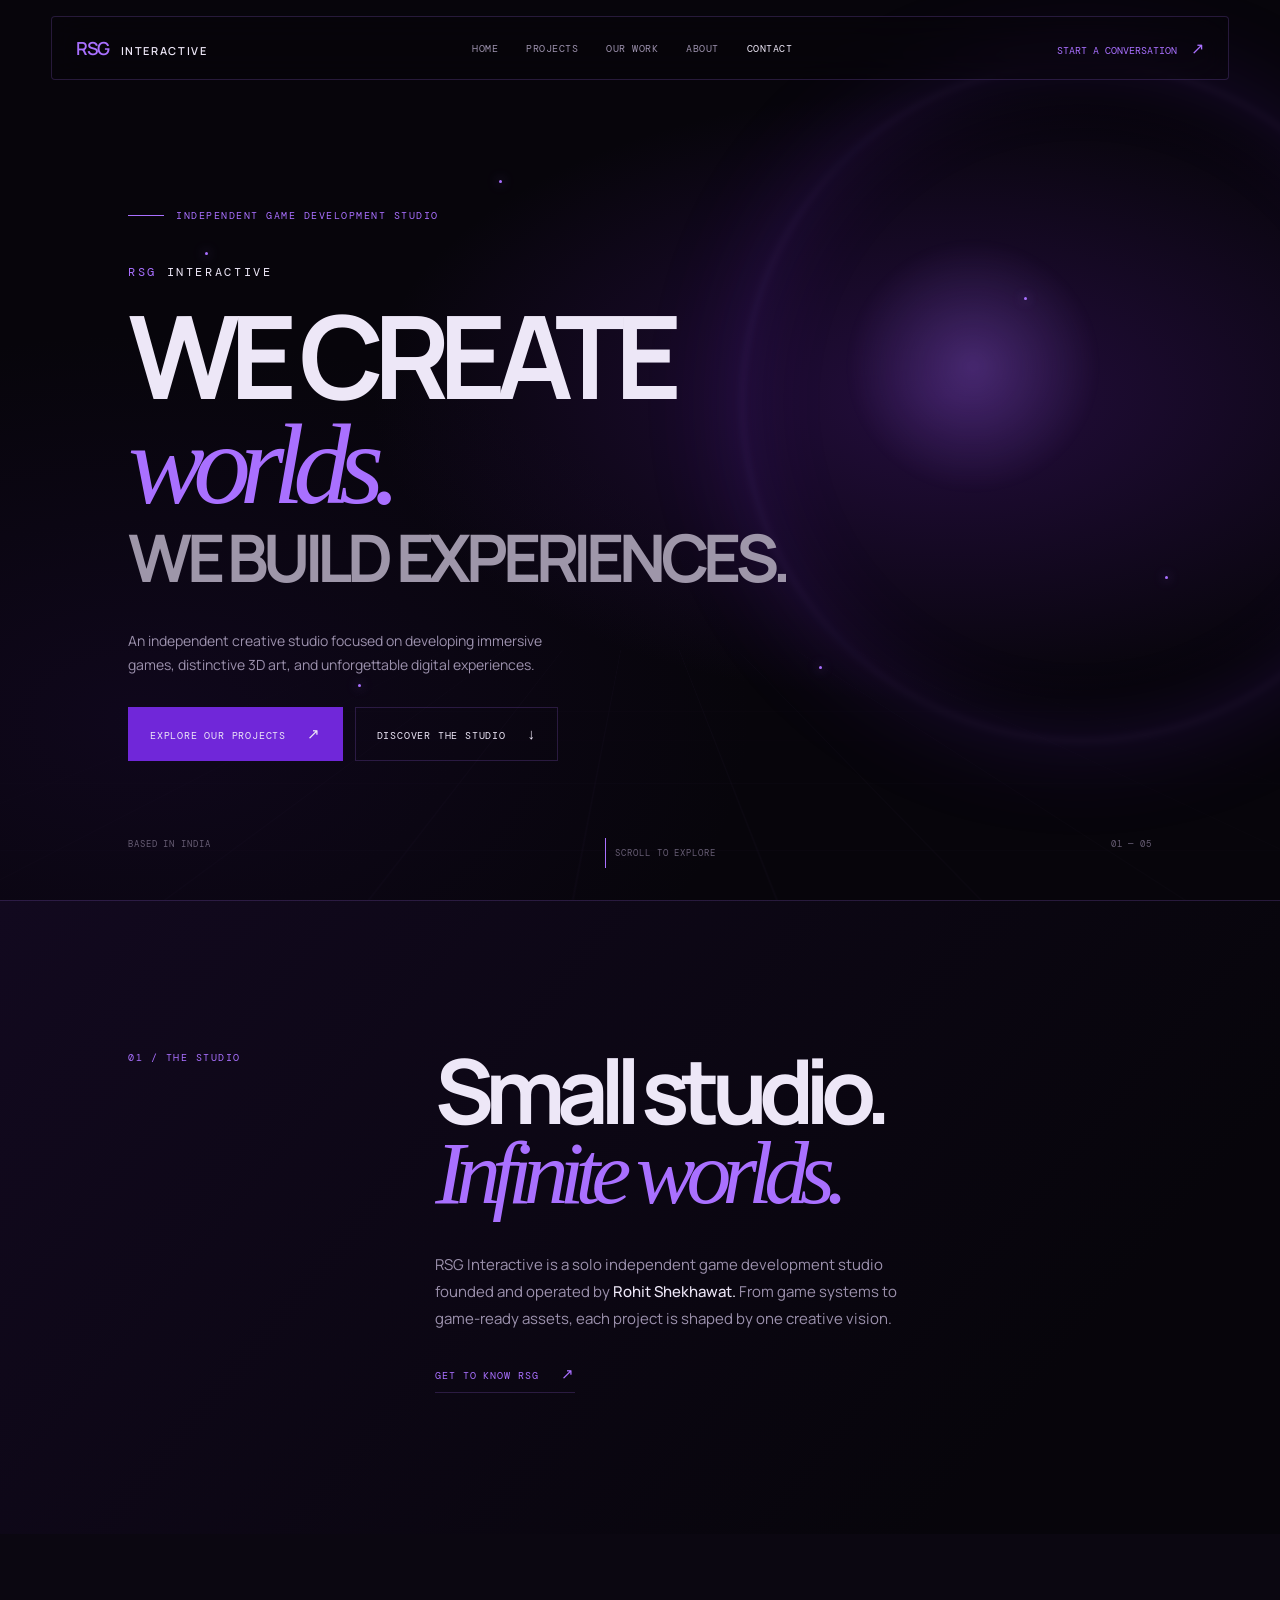
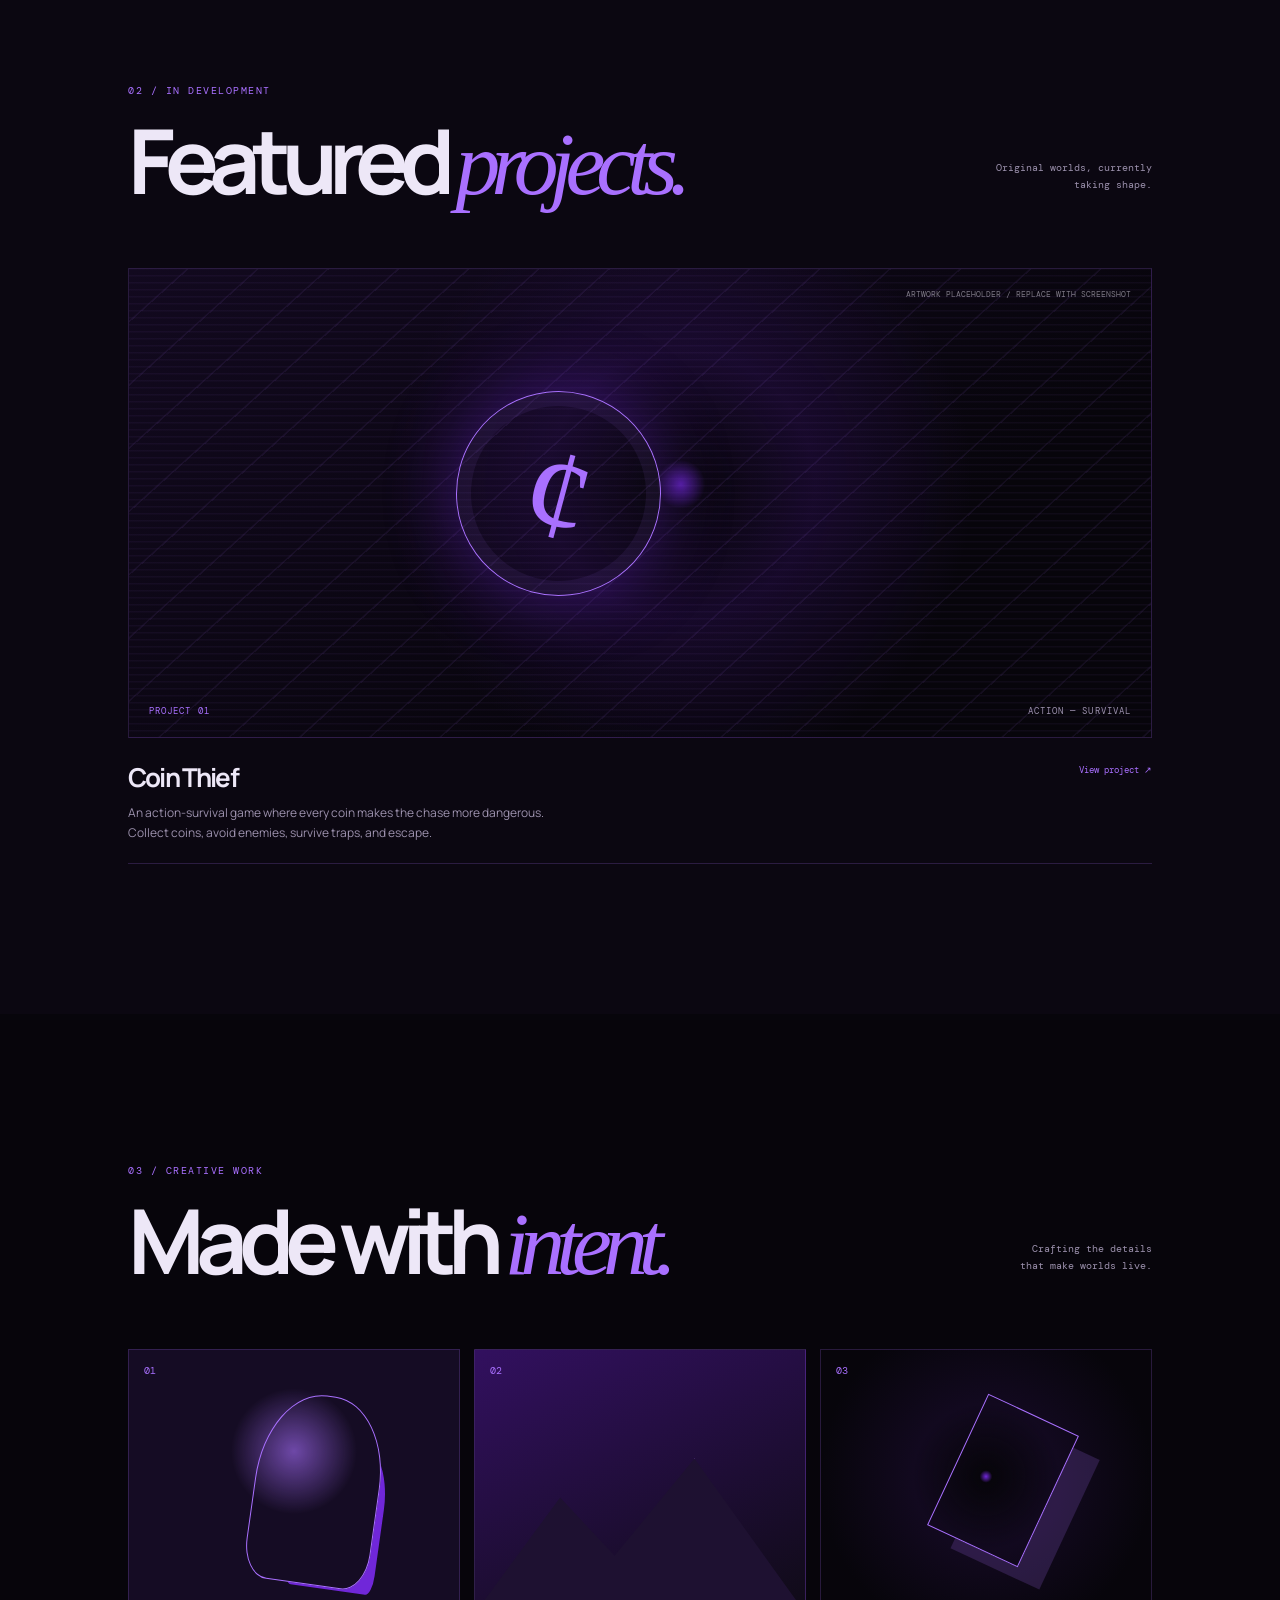
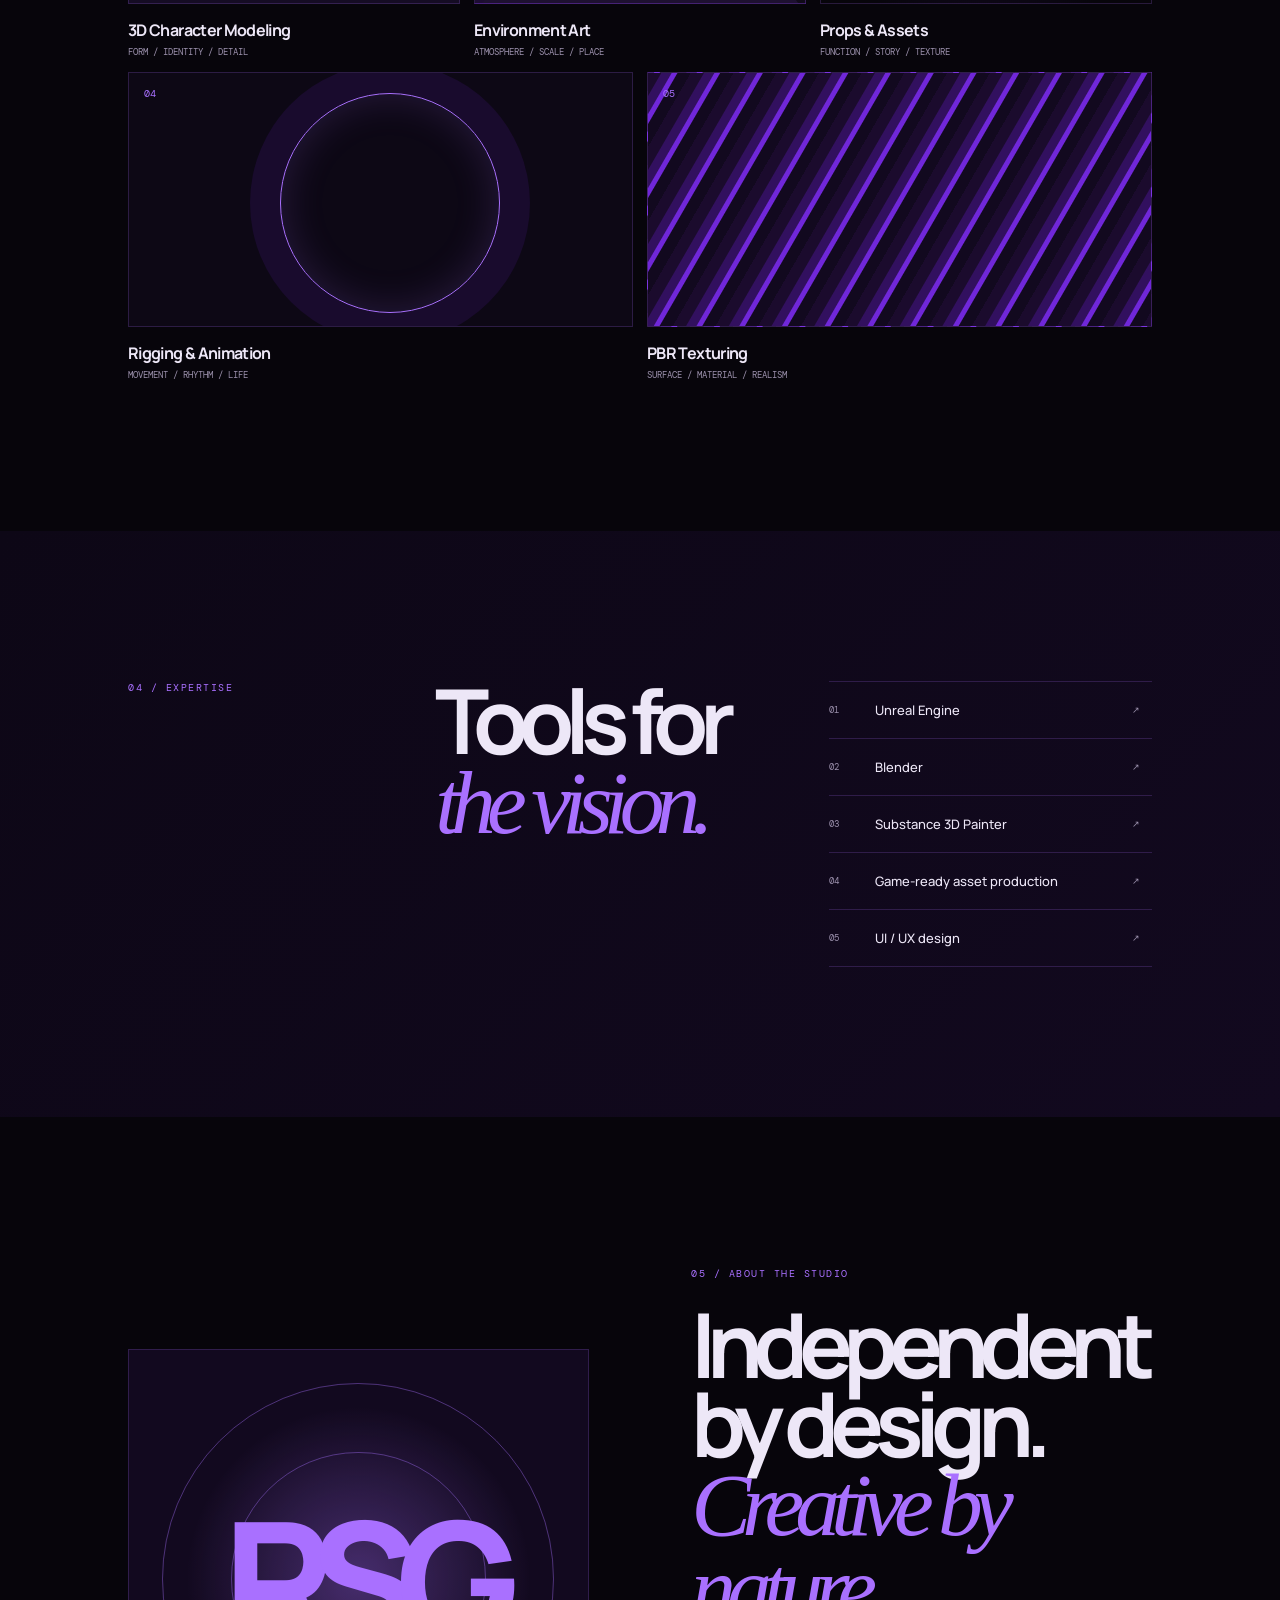
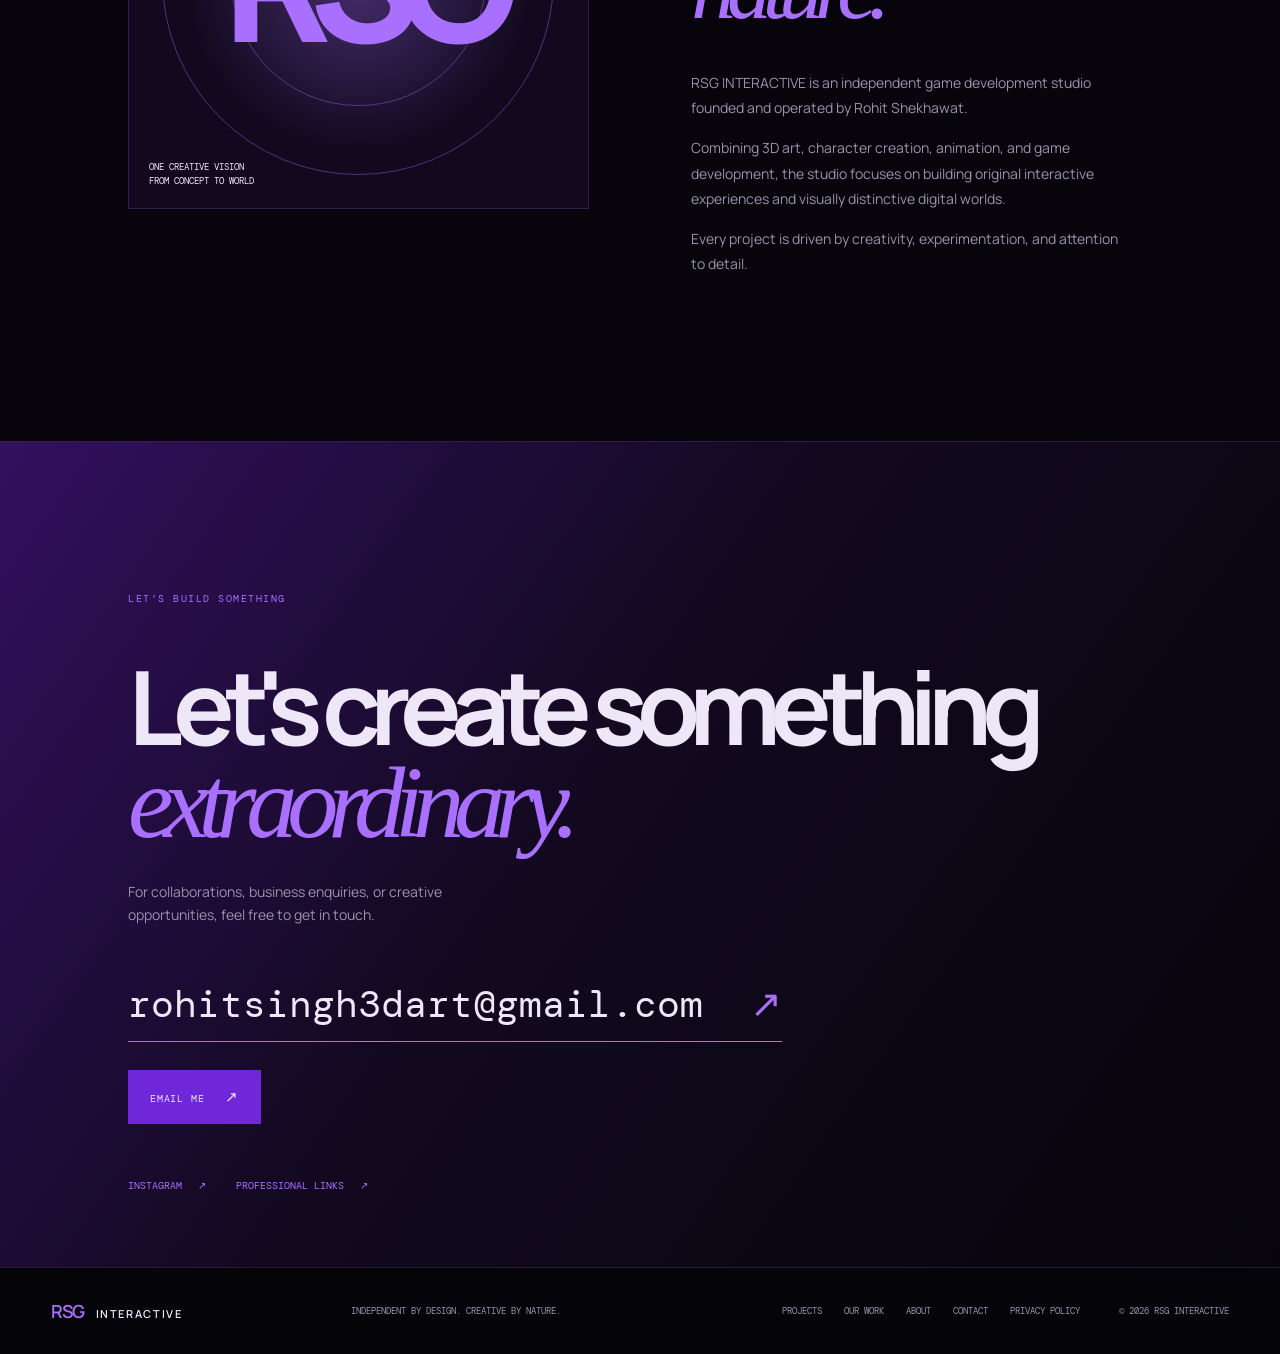
==== commit e1e53a85: "small_changes" ====
--- a/index.html
+++ b/index.html
@@ -48,10 +48,6 @@
           <div class="project-image placeholder-coin"><span class="placeholder-label">Artwork placeholder / replace with screenshot</span><div class="coin-symbol">¢</div><div class="scan-lines"></div><span class="project-index">PROJECT 01</span><span class="project-type">ACTION — SURVIVAL</span></div>
           <div class="project-caption"><div><h3>Coin Thief</h3><p>An action-survival game where every coin makes the chase more dangerous. Collect coins, avoid enemies, survive traps, and escape.</p></div><span class="project-link">View project ↗</span></div>
         </article>
-        <article class="project-card project-hanmul reveal">
-          <div class="project-image placeholder-hanmul"><span class="placeholder-label">Artwork placeholder / replace with screenshot</span><div class="hanmul-sun"></div><div class="hanmul-land"></div><span class="project-index">PROJECT 02</span><span class="project-type">INDEPENDENT PROJECT</span></div>
-          <div class="project-caption"><div><h3>Hanmul</h3><p>An independent game project showcasing creative game development and interactive world-building.</p></div><span class="project-link">View project ↗</span></div>
-        </article>
       </div>
     </section>
 
@@ -72,7 +68,7 @@
 
     <section class="about section-wrap" id="about"><div class="about-visual"><span>RSG</span><small>ONE CREATIVE VISION<br>FROM CONCEPT TO WORLD</small></div><div class="about-copy"><div class="section-tag">05 / About the studio</div><h2>Independent by design.<br><em>Creative by nature.</em></h2><p>RSG INTERACTIVE is an independent game development studio founded and operated by Rohit Shekhawat.</p><p>Combining 3D art, character creation, animation, and game development, the studio focuses on building original interactive experiences and visually distinctive digital worlds.</p><p>Every project is driven by creativity, experimentation, and attention to detail.</p></div></section>
 
-    <section class="contact" id="contact"><div class="section-tag">Let’s build something</div><h2>Let's create something<br><em>extraordinary.</em></h2><p>For collaborations, business enquiries, or creative opportunities, feel free to get in touch.</p><a class="contact-email" href="#contact" aria-label="Replace with your email address">your email here <span>↗</span></a><div class="socials"><a href="https://www.instagram.com/gamedev_rohit/" target="_blank" rel="noreferrer">Instagram <span>↗</span></a><a href="#contact">Professional links <span>↗</span></a></div></section>
+    <section class="contact" id="contact"><div class="section-tag">Let’s build something</div><h2>Let's create something<br><em>extraordinary.</em></h2><p>For collaborations, business enquiries, or creative opportunities, feel free to get in touch.</p><a class="contact-email" href="mailto:rohitsingh3dart@gmail.com">rohitsingh3dart@gmail.com <span>↗</span></a><a class="button button-contact" href="mailto:rohitsingh3dart@gmail.com">Email Me <span>↗</span></a><div class="socials"><a href="https://www.instagram.com/gamedev_rohit/" target="_blank" rel="noreferrer">Instagram <span>↗</span></a><a href="#contact">Professional links <span>↗</span></a></div></section>
   </main>
   <footer class="footer"><a class="brand" href="#home"><span>RSG</span> INTERACTIVE</a><p>Independent by Design. Creative by Nature.</p><nav aria-label="Footer navigation"><a href="#projects">Projects</a><a href="#work">Our Work</a><a href="#about">About</a><a href="#contact">Contact</a><a href="privacy-policy.html">Privacy policy</a></nav><small>© <span id="year"></span> RSG INTERACTIVE</small></footer>
   <script src="script.js"></script>
--- a/style.css
+++ b/style.css
@@ -6,13 +6,13 @@
 .hero{min-height:780px;height:100vh;position:relative;display:flex;align-items:center;padding:130px 10vw 70px;overflow:hidden;background:radial-gradient(ellipse at 74% 44%,rgba(75,24,130,.42),transparent 43%),radial-gradient(ellipse at 11% 80%,rgba(49,16,95,.2),transparent 38%),var(--black)}.hero-grid{position:absolute;inset:0;opacity:.22;background-image:linear-gradient(rgba(169,112,255,.11) 1px,transparent 1px),linear-gradient(90deg,rgba(169,112,255,.11) 1px,transparent 1px);background-size:120px 120px;mask-image:linear-gradient(90deg,transparent 0%,black 55%,transparent 100%);transform:perspective(500px) rotateX(55deg) scale(1.7);transform-origin:center bottom}.orb{position:absolute;border-radius:50%;filter:blur(3px);pointer-events:none}.orb-one{width:53vw;height:53vw;right:-11%;top:7%;border:1px solid rgba(169,112,255,.28);box-shadow:0 0 100px rgba(112,39,217,.18),inset 0 0 80px rgba(112,39,217,.16)}.orb-two{width:22vw;height:22vw;right:13%;top:25%;background:radial-gradient(circle,rgba(169,112,255,.28),transparent 63%);animation:pulse 6s ease-in-out infinite}.particles i{position:absolute;width:3px;height:3px;border-radius:50%;background:var(--lav);box-shadow:0 0 12px var(--lav);animation:float 7s ease-in-out infinite}.particles i:nth-child(1){left:16%;top:28%}.particles i:nth-child(2){left:39%;top:20%;animation-delay:2s}.particles i:nth-child(3){left:80%;top:33%;animation-delay:1s}.particles i:nth-child(4){left:64%;top:74%;animation-delay:3s}.particles i:nth-child(5){left:28%;top:76%;animation-delay:4s}.particles i:nth-child(6){left:91%;top:64%;animation-delay:1.5s}
 .hero-copy{position:relative;z-index:2;max-width:900px}.kicker,.section-tag{font:10px var(--mono);letter-spacing:.15em;text-transform:uppercase;color:var(--lav)}.kicker{display:flex;align-items:center;gap:12px}.kicker span{width:36px;border-top:1px solid var(--lav)}.hero-brand{font:12px var(--mono);letter-spacing:.22em;margin:42px 0 24px;color:var(--lav)}.hero-brand b{color:var(--white);font-weight:400}.hero h1{font-size:clamp(62px,9vw,145px);line-height:.9;letter-spacing:-.09em;font-weight:700;margin:0;max-width:900px;text-transform:uppercase}.hero h1 em{font-family:Georgia,serif;text-transform:none;font-weight:400;color:var(--lav);letter-spacing:-.1em}.hero h1 span{display:block;font-size:.57em;letter-spacing:-.08em;color:#9e96a9;margin-top:12px}.hero-lede{max-width:420px;color:var(--muted);font-size:14px;line-height:1.7;margin:42px 0 30px}.hero-actions{display:flex;gap:12px}.button{font:10px var(--mono);letter-spacing:.08em;text-transform:uppercase;padding:16px 21px;border:1px solid var(--line);transition:.25s}.button span{font-size:15px;margin-left:14px}.button-primary{background:var(--violet);border-color:var(--violet)}.button-primary:hover{background:var(--lav);color:var(--black)}.button-ghost:hover{background:rgba(169,112,255,.12)}.hero-meta{position:absolute;z-index:2;left:10vw;right:10vw;bottom:32px;display:flex;justify-content:space-between;color:#675d74;font:9px var(--mono);letter-spacing:.1em;text-transform:uppercase}.scroll-note{display:flex;gap:9px;align-items:center}.scroll-note i{width:1px;height:30px;background:var(--lav);display:inline-block}
 .section-wrap{padding:150px 10vw;position:relative}.intro{background:linear-gradient(130deg,var(--plum),var(--black) 80%);display:grid;grid-template-columns:30% 70%;border-top:1px solid var(--line)}.intro-content{max-width:750px}.intro h2,.section-head h2,.expertise h2,.about h2{font-size:clamp(52px,7vw,105px);line-height:.88;letter-spacing:-.1em;margin:0 0 38px}.intro h2 em,.section-head h2 em,.expertise h2 em,.about h2 em,.contact h2 em{font-family:Georgia,serif;font-weight:400;color:var(--lav)}.intro-content p{color:var(--muted);font-size:15px;line-height:1.8;max-width:500px;margin:0 0 30px}.intro-content strong{color:var(--white);font-weight:500}.arrow-link{font:10px var(--mono);letter-spacing:.09em;text-transform:uppercase;color:var(--lav);border-bottom:1px solid var(--line);padding-bottom:10px}.arrow-link span{margin-left:15px;font-size:15px}
-.projects{background:#0b0711}.section-head{display:flex;justify-content:space-between;align-items:end;margin-bottom:65px}.section-head h2{margin-top:24px;margin-bottom:0}.section-head>p{font:10px var(--mono);line-height:1.7;color:var(--muted);text-align:right}.project-grid{display:grid;grid-template-columns:1.12fr .88fr;gap:22px}.project-card:nth-child(2){margin-top:110px}.project-image{height:470px;position:relative;overflow:hidden;border:1px solid var(--line);transition:.5s}.project-card:hover .project-image{border-color:var(--lav);box-shadow:0 0 50px rgba(112,39,217,.18)}.placeholder-label{position:absolute;z-index:3;top:20px;right:20px;color:rgba(237,231,247,.5);font:8px var(--mono);text-transform:uppercase}.placeholder-coin{background:radial-gradient(circle at 54% 46%,rgba(112,39,217,.7),transparent 4%,rgba(50,16,95,.35) 22%,transparent 48%),linear-gradient(145deg,#12091f,#07050b 70%)}.placeholder-coin:before{content:'';position:absolute;inset:-20%;background:repeating-linear-gradient(130deg,transparent 0 45px,rgba(169,112,255,.08) 46px 47px);transform:rotate(8deg)}.coin-symbol{position:absolute;z-index:1;left:32%;top:26%;width:205px;height:205px;border:1px solid var(--lav);border-radius:50%;display:grid;place-items:center;color:var(--lav);font:130px Georgia;box-shadow:inset 0 0 0 14px rgba(169,112,255,.08),0 0 70px rgba(112,39,217,.38);transform:rotate(15deg)}.scan-lines{position:absolute;inset:0;background:repeating-linear-gradient(0deg,transparent 0 5px,rgba(169,112,255,.05) 6px 7px)}.placeholder-hanmul{background:linear-gradient(145deg,#27113d,#090712 72%)}.placeholder-hanmul:before{content:'';position:absolute;inset:0;background:radial-gradient(circle at 66% 26%,#dbc8ff 0 7%,transparent 7.5%),linear-gradient(155deg,transparent 42%,#32105f 42.2% 49%,transparent 49.2%),linear-gradient(40deg,transparent 37%,#1a1025 37.2% 59%,transparent 59.2%)}.hanmul-sun{position:absolute;width:130px;height:130px;border-radius:50%;right:19%;top:19%;background:radial-gradient(circle,#ede7f7,#a970ff 45%,transparent 70%);opacity:.8}.hanmul-land{position:absolute;bottom:-12%;left:-10%;width:130%;height:55%;background:#0d0a15;transform:rotate(-8deg);border-top:1px solid var(--lav)}.project-index,.project-type{position:absolute;bottom:20px;z-index:3;font:9px var(--mono);letter-spacing:.12em}.project-index{left:20px;color:var(--lav)}.project-type{right:20px;color:var(--muted)}.project-caption{display:flex;justify-content:space-between;gap:20px;border-bottom:1px solid var(--line);padding:21px 0}.project-caption h3{margin:0 0 8px;font-size:26px;letter-spacing:-.07em}.project-caption p{color:var(--muted);font-size:12px;line-height:1.6;max-width:440px;margin:0}.project-link{font:9px var(--mono);color:var(--lav);white-space:nowrap;padding-top:5px}
+.projects{background:#0b0711}.section-head{display:flex;justify-content:space-between;align-items:end;margin-bottom:65px}.section-head h2{margin-top:24px;margin-bottom:0}.section-head>p{font:10px var(--mono);line-height:1.7;color:var(--muted);text-align:right}.project-grid{display:grid;grid-template-columns:minmax(0,1fr);gap:22px}.project-image{height:470px;position:relative;overflow:hidden;border:1px solid var(--line);transition:.5s}.project-card:hover .project-image{border-color:var(--lav);box-shadow:0 0 50px rgba(112,39,217,.18)}.placeholder-label{position:absolute;z-index:3;top:20px;right:20px;color:rgba(237,231,247,.5);font:8px var(--mono);text-transform:uppercase}.placeholder-coin{background:radial-gradient(circle at 54% 46%,rgba(112,39,217,.7),transparent 4%,rgba(50,16,95,.35) 22%,transparent 48%),linear-gradient(145deg,#12091f,#07050b 70%)}.placeholder-coin:before{content:'';position:absolute;inset:-20%;background:repeating-linear-gradient(130deg,transparent 0 45px,rgba(169,112,255,.08) 46px 47px);transform:rotate(8deg)}.coin-symbol{position:absolute;z-index:1;left:32%;top:26%;width:205px;height:205px;border:1px solid var(--lav);border-radius:50%;display:grid;place-items:center;color:var(--lav);font:130px Georgia;box-shadow:inset 0 0 0 14px rgba(169,112,255,.08),0 0 70px rgba(112,39,217,.38);transform:rotate(15deg)}.scan-lines{position:absolute;inset:0;background:repeating-linear-gradient(0deg,transparent 0 5px,rgba(169,112,255,.05) 6px 7px)}.project-index,.project-type{position:absolute;bottom:20px;z-index:3;font:9px var(--mono);letter-spacing:.12em}.project-index{left:20px;color:var(--lav)}.project-type{right:20px;color:var(--muted)}.project-caption{display:flex;justify-content:space-between;gap:20px;border-bottom:1px solid var(--line);padding:21px 0}.project-caption h3{margin:0 0 8px;font-size:26px;letter-spacing:-.07em}.project-caption p{color:var(--muted);font-size:12px;line-height:1.6;max-width:440px;margin:0}.project-link{font:9px var(--mono);color:var(--lav);white-space:nowrap;padding-top:5px}
 .work{background:var(--black)}.work-grid{display:grid;grid-template-columns:repeat(12,1fr);gap:14px}.work-tile{grid-column:span 4}.work-tile:nth-child(4),.work-tile:nth-child(5){grid-column:span 6}.tile-art{height:255px;position:relative;overflow:hidden;border:1px solid var(--line)}.tile-art>span{position:absolute;z-index:2;top:14px;left:15px;font:10px var(--mono);color:var(--lav)}.work-tile h3{font-size:16px;letter-spacing:-.04em;margin:15px 0 5px}.work-tile p{font:9px var(--mono);color:var(--muted);margin:0;text-transform:uppercase}.tile-character .tile-art{background:radial-gradient(circle at 50% 40%,rgba(169,112,255,.6),transparent 28%),#150c24}.wire-figure{position:absolute;width:125px;height:190px;left:38%;top:18%;border:1px solid var(--lav);border-radius:48% 45% 20% 20%;transform:rotate(8deg);box-shadow:25px 20px 0 -18px #7027d9}.tile-environment .tile-art{background:linear-gradient(155deg,#32105f,#100b18)}.mountain-art{position:absolute;bottom:-13%;left:-5%;width:110%;height:70%;background:#1e1131;clip-path:polygon(0 100%,28% 22%,43% 55%,65% 0,100% 100%);border-top:1px solid var(--lav)}.tile-props .tile-art{background:radial-gradient(circle,#7027d9 0,transparent 3%,#12091f 35%,#07050b 80%)}.prop-art{position:absolute;width:100px;height:145px;border:1px solid var(--lav);left:40%;top:23%;transform:rotate(25deg);box-shadow:30px 12px 0 -1px rgba(169,112,255,.18)}.tile-animation .tile-art{background:#0d0815}.orbit-art{position:absolute;width:220px;height:220px;border:1px solid var(--lav);border-radius:50%;left:30%;top:8%;box-shadow:0 0 0 30px rgba(112,39,217,.12),inset 0 0 40px rgba(169,112,255,.18)}.tile-texture .tile-art{background:repeating-linear-gradient(120deg,#1b0b2d 0 11px,#32105f 12px 20px,#7027d9 21px 25px,#12091f 26px 37px)}
 .expertise{display:grid;grid-template-columns:30% 70%;background:linear-gradient(135deg,#0d0716,#12091f)}.expertise-content{display:grid;grid-template-columns:1fr 1fr;gap:10%}.expertise h2{margin:0}.skill-list{border-top:1px solid var(--line)}.skill-list div{display:grid;grid-template-columns:36px 1fr 20px;gap:10px;align-items:center;min-height:57px;border-bottom:1px solid var(--line)}.skill-list span,.skill-list i{font:9px var(--mono);font-style:normal;color:var(--muted)}.skill-list b{font-size:13px;font-weight:500}
 .about{display:grid;grid-template-columns:1fr 1fr;gap:10%;align-items:center;background:var(--black)}.about-visual{aspect-ratio:1;max-width:500px;position:relative;display:grid;place-items:center;background:radial-gradient(circle,rgba(169,112,255,.35),transparent 53%),var(--plum);border:1px solid var(--line);overflow:hidden}.about-visual:before,.about-visual:after{content:'';position:absolute;border:1px solid rgba(169,112,255,.4);border-radius:50%;width:85%;aspect-ratio:1}.about-visual:after{width:55%}.about-visual>span{font-size:clamp(80px,13vw,180px);font-weight:800;letter-spacing:-.15em;color:var(--lav);z-index:1}.about-visual small{position:absolute;z-index:2;left:20px;bottom:20px;font:9px var(--mono);line-height:1.6}.about h2{margin:25px 0 42px}.about-copy>p{max-width:440px;color:var(--muted);font-size:14px;line-height:1.8;margin:0 0 15px}
-.contact{padding:150px 10vw 75px;background:linear-gradient(125deg,#32105f 0%,#12091f 45%,#07050b 100%);border-top:1px solid var(--line)}.contact h2{font-size:clamp(50px,8vw,120px);line-height:.9;letter-spacing:-.1em;margin:55px 0 30px}.contact>p:not(.section-tag){color:var(--muted);max-width:390px;font-size:14px;line-height:1.7}.contact-email{display:block;width:max-content;max-width:100%;margin-top:52px;padding-bottom:12px;border-bottom:1px solid var(--lav);font:clamp(20px,3vw,38px) var(--mono);color:var(--white)}.contact-email span{color:var(--lav);margin-left:24px}.socials{display:flex;gap:30px;margin-top:55px;font:10px var(--mono);text-transform:uppercase;color:var(--lav)}.socials span{margin-left:10px}.footer{display:grid;grid-template-columns:1fr 1.4fr 1.2fr auto;align-items:center;gap:20px;padding:28px 4%;background:#050408;border-top:1px solid var(--line);color:var(--muted)}.footer .brand{color:var(--white)}.footer p,.footer small,.footer nav{font:9px var(--mono);text-transform:uppercase}.footer nav{display:flex;justify-content:center;gap:22px}.footer nav a:hover{color:var(--lav)}
+.contact{padding:150px 10vw 75px;background:linear-gradient(125deg,#32105f 0%,#12091f 45%,#07050b 100%);border-top:1px solid var(--line)}.contact h2{font-size:clamp(50px,8vw,120px);line-height:.9;letter-spacing:-.1em;margin:55px 0 30px}.contact>p:not(.section-tag){color:var(--muted);max-width:390px;font-size:14px;line-height:1.7}.contact-email{display:block;width:max-content;max-width:100%;margin-top:52px;padding-bottom:12px;border-bottom:1px solid var(--lav);font:clamp(20px,3vw,38px) var(--mono);color:var(--white);overflow-wrap:anywhere}.contact-email span{color:var(--lav);margin-left:24px}.button-contact{display:inline-block;margin-top:28px;background:var(--violet);border-color:var(--violet)}.button-contact:hover{background:var(--lav);color:var(--black)}.socials{display:flex;gap:30px;margin-top:55px;font:10px var(--mono);text-transform:uppercase;color:var(--lav)}.socials span{margin-left:10px}.footer{display:grid;grid-template-columns:1fr 1.4fr 1.2fr auto;align-items:center;gap:20px;padding:28px 4%;background:#050408;border-top:1px solid var(--line);color:var(--muted)}.footer .brand{color:var(--white)}.footer p,.footer small,.footer nav{font:9px var(--mono);text-transform:uppercase}.footer nav{display:flex;justify-content:center;gap:22px}.footer nav a:hover{color:var(--lav)}
 .reveal{opacity:0;transform:translateY(25px);transition:opacity .8s,transform .8s}.reveal.visible{opacity:1;transform:none}@keyframes pulse{50%{transform:scale(1.12);opacity:.7}}@keyframes float{50%{transform:translateY(-20px);opacity:.3}}
-@media(max-width:800px){.site-header{left:4%;right:4%;padding:0 16px}.site-nav,.nav-contact{display:none}.menu-toggle{display:block}.site-nav.is-open{display:flex;position:absolute;top:63px;left:-1px;right:-1px;padding:25px;flex-direction:column;gap:22px;background:rgba(18,9,31,.98);border:1px solid var(--line)}.hero{min-height:760px;padding:140px 7vw 70px}.hero h1{font-size:15vw}.hero-lede{font-size:13px}.hero-meta{left:7vw;right:7vw}.section-wrap{padding:95px 7vw}.intro,.expertise,.about{display:block}.intro-content{margin-top:45px}.section-head{display:block}.section-head>p{text-align:left;margin-top:25px}.project-grid{display:block}.project-card:nth-child(2){margin-top:55px}.project-image{height:370px}.work-grid{display:grid;grid-template-columns:1fr 1fr}.work-tile,.work-tile:nth-child(4),.work-tile:nth-child(5){grid-column:span 1}.tile-art{height:190px}.expertise-content{display:block;margin-top:45px}.expertise h2{margin-bottom:50px}.about-visual{margin-bottom:55px}.contact{padding:95px 7vw 60px}.footer{grid-template-columns:1fr 1fr}.footer p{grid-column:span 2}.footer nav{justify-content:start}.footer small{justify-self:end}}
+@media(max-width:800px){.site-header{left:4%;right:4%;padding:0 16px}.site-nav,.nav-contact{display:none}.menu-toggle{display:block}.site-nav.is-open{display:flex;position:absolute;top:63px;left:-1px;right:-1px;padding:25px;flex-direction:column;gap:22px;background:rgba(18,9,31,.98);border:1px solid var(--line)}.hero{min-height:760px;padding:140px 7vw 70px}.hero h1{font-size:15vw}.hero-lede{font-size:13px}.hero-meta{left:7vw;right:7vw}.section-wrap{padding:95px 7vw}.intro,.expertise,.about{display:block}.intro-content{margin-top:45px}.section-head{display:block}.section-head>p{text-align:left;margin-top:25px}.project-grid{display:block}.project-image{height:370px}.work-grid{display:grid;grid-template-columns:1fr 1fr}.work-tile,.work-tile:nth-child(4),.work-tile:nth-child(5){grid-column:span 1}.tile-art{height:190px}.expertise-content{display:block;margin-top:45px}.expertise h2{margin-bottom:50px}.about-visual{margin-bottom:55px}.contact{padding:95px 7vw 60px}.footer{grid-template-columns:1fr 1fr}.footer p{grid-column:span 2}.footer nav{justify-content:start}.footer small{justify-self:end}}
 @media(max-width:500px){.hero-actions{flex-direction:column;align-items:flex-start}.button{width:100%;text-align:center}.hero h1{font-size:17vw}.project-caption{display:block}.project-link{display:block;margin-top:16px}.work-grid{display:block}.work-tile{margin-bottom:28px}.tile-art{height:230px}.footer{display:flex;flex-wrap:wrap}.footer p{width:100%;order:3}.footer nav{order:4;flex-wrap:wrap}.footer small{order:2}.socials{flex-direction:column;gap:16px}}
 .privacy-page{padding-top:120px;background:radial-gradient(ellipse at 75% 4%,rgba(75,24,130,.32),transparent 36%),var(--black)}.privacy-hero{padding:110px 10vw 125px;border-bottom:1px solid var(--line)}.privacy-hero h1{font-size:clamp(64px,10vw,145px);line-height:.86;letter-spacing:-.1em;margin:45px 0 30px}.privacy-hero h1 em{font-family:Georgia,serif;color:var(--lav);font-weight:400}.privacy-hero>p:last-child{color:var(--muted);font-size:15px}.privacy-layout{display:grid;grid-template-columns:28% 72%;max-width:1400px;margin:0 auto;padding:85px 10vw 140px}.privacy-index{display:flex;flex-direction:column;align-self:start;position:sticky;top:110px;gap:16px;padding-right:40px}.privacy-index span{font:9px var(--mono);color:var(--lav);text-transform:uppercase;letter-spacing:.1em;margin-bottom:10px}.privacy-index a{font:10px var(--mono);color:var(--muted);text-transform:uppercase;transition:.2s}.privacy-index a:hover{color:var(--white)}.privacy-copy{max-width:760px}.policy-note{border:1px solid rgba(169,112,255,.4);background:rgba(112,39,217,.1);padding:20px 22px;color:#c9bdd8;font-size:13px;line-height:1.7}.policy-note strong{color:var(--lav)}.last-updated{font:10px var(--mono);color:var(--muted);text-transform:uppercase;margin:35px 0 70px}.privacy-copy section{border-top:1px solid var(--line);padding:35px 0 50px;scroll-margin-top:100px}.privacy-copy h2{display:flex;gap:20px;align-items:baseline;color:var(--lav);font:10px var(--mono);letter-spacing:.12em;text-transform:uppercase;margin:0 0 25px}.privacy-copy h2 span{color:var(--white);font:600 25px var(--sans);letter-spacing:-.06em;text-transform:none}.privacy-copy p{color:var(--muted);font-size:14px;line-height:1.85;margin:0 0 15px}.privacy-copy p strong{color:var(--white);font-weight:600}.privacy-copy a{color:var(--lav);text-decoration:underline;text-underline-offset:4px}
 @media(max-width:800px){.privacy-page{padding-top:85px}.privacy-hero{padding:85px 7vw 80px}.privacy-layout{display:block;padding:65px 7vw 90px}.privacy-index{position:static;display:grid;grid-template-columns:1fr 1fr;padding:0 0 60px;gap:14px}.privacy-index span{grid-column:span 2}.privacy-copy h2{display:block}.privacy-copy h2 span{display:block;margin-top:12px}.privacy-copy section{padding:30px 0 42px}.footer nav{flex-wrap:wrap}}
